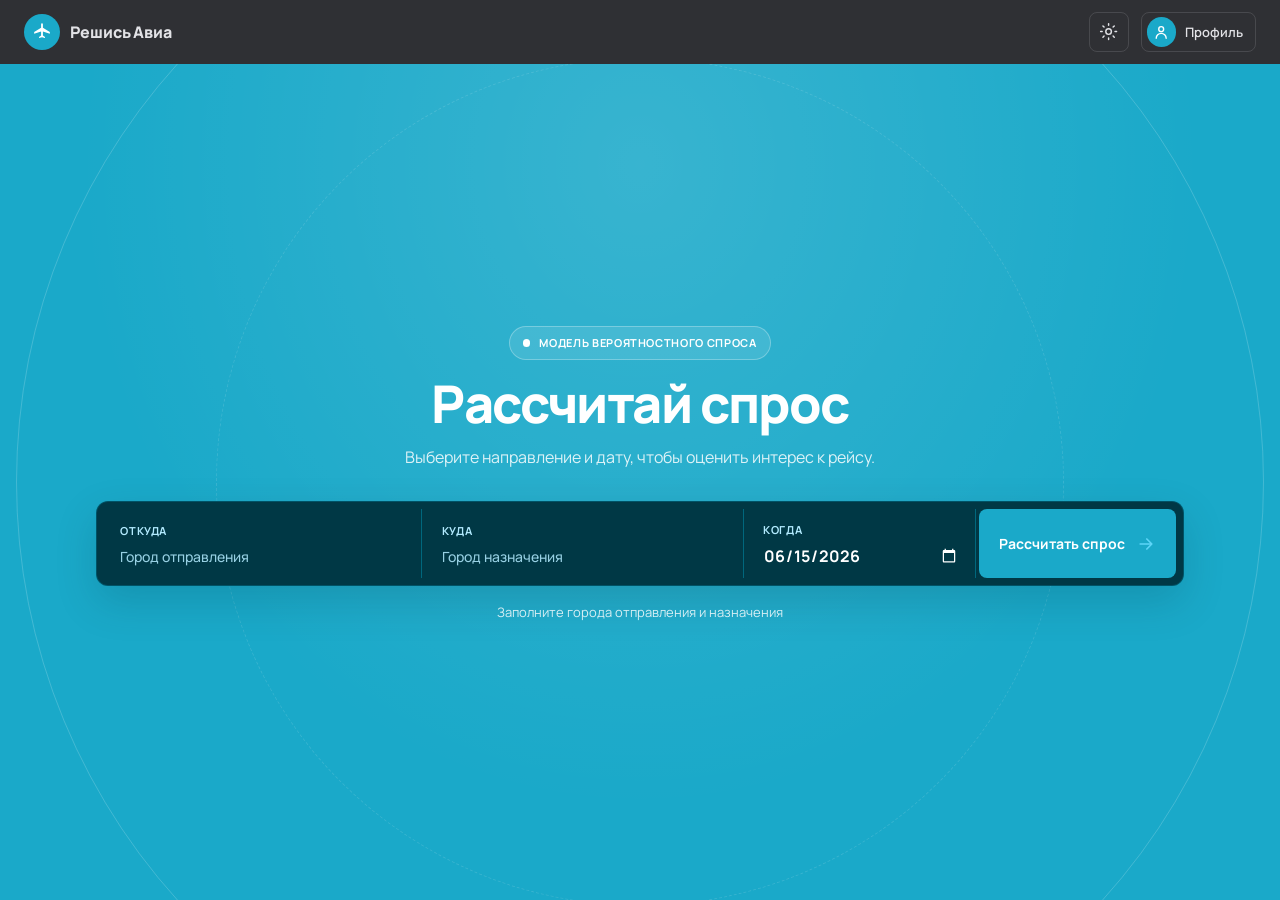
==== index.html @ d02d1596 "\ Initial commit\" ====
<!doctype html>
<html lang="ru">
  <head>
    <meta charset="UTF-8" />
    <meta name="viewport" content="width=device-width, initial-scale=1.0" />
    <meta
      name="description"
      content="Решись Авиа — оценка спроса и вместимости авиарейса."
    />
    <title>Рассчитай спрос — Решись Авиа</title>
    <link rel="stylesheet" href="style.css" />
    <script src="script.js" defer></script>
  </head>
  <body>
    <header class="topbar">
      <div class="topbar__inner">
        <a class="brand" href="#top" aria-label="Решись Авиа — на главную">
          <span class="brand__mark" aria-hidden="true">
            <svg viewBox="0 0 24 24" focusable="false">
              <path d="M21.4 14.1v-2l-8.3-5.2V2.7a1.1 1.1 0 0 0-2.2 0v4.2l-8.3 5.2v2l8.3-2.6v4.8l-2.5 1.6v1.4l3.6-1 3.6 1v-1.4l-2.5-1.6v-4.8l8.3 2.6Z" />
            </svg>
          </span>
          <span class="brand__name">Решись Авиа</span>
        </a>

        <div class="topbar__actions">
          <button
            class="icon-button theme-toggle"
            id="theme-toggle"
            type="button"
            aria-label="Включить тёмную тему"
            title="Переключить тему"
          >
            <svg class="theme-toggle__sun" viewBox="0 0 24 24" aria-hidden="true">
              <circle cx="12" cy="12" r="3.5" />
              <path d="M12 2v2m0 16v2M4.93 4.93l1.42 1.42m11.3 11.3 1.42 1.42M2 12h2m16 0h2M4.93 19.07l1.42-1.42m11.3-11.3 1.42-1.42" />
            </svg>
            <svg class="theme-toggle__moon" viewBox="0 0 24 24" aria-hidden="true">
              <path d="M20.2 15.1A8.5 8.5 0 0 1 8.9 3.8 8.7 8.7 0 1 0 20.2 15.1Z" />
            </svg>
          </button>
          <div class="profile-chip" aria-label="Профиль">
            <span class="profile-chip__icon" aria-hidden="true">
              <svg viewBox="0 0 24 24" focusable="false">
                <circle cx="12" cy="8" r="3.2" />
                <path d="M5.5 20a6.5 6.5 0 0 1 13 0" />
              </svg>
            </span>
            <span class="profile-chip__label">Профиль</span>
          </div>
        </div>
      </div>
    </header>

    <main id="top">
      <section class="hero" aria-labelledby="page-title">
        <div class="hero__orbit hero__orbit--outer" aria-hidden="true"></div>
        <div class="hero__orbit hero__orbit--inner" aria-hidden="true"></div>

        <div class="hero__content">
          <p class="hero__eyebrow">
            <span class="status-dot" aria-hidden="true"></span>
            Модель вероятностного спроса
          </p>
          <h1 id="page-title">Рассчитай спрос</h1>
          <p class="hero__description">
            Выберите направление и дату, чтобы оценить интерес к рейсу.
          </p>

          <form class="route-form" id="route-form">
            <div class="route-form__field">
              <label for="origin">Откуда</label>
              <input
                id="origin"
                name="origin"
                type="text"
                placeholder="Город отправления"
                autocomplete="off"
                required
              />
            </div>

            <div class="route-form__field">
              <label for="destination">Куда</label>
              <input
                id="destination"
                name="destination"
                type="text"
                placeholder="Город назначения"
                autocomplete="off"
                required
              />
            </div>

            <div class="route-form__field route-form__field--date">
              <label for="flight-date">Когда</label>
              <input
                id="flight-date"
                name="flightDate"
                type="date"
                value="2026-06-15"
                required
              />
            </div>

            <button class="route-form__submit" type="submit">
              <span>Рассчитать спрос</span>
              <svg viewBox="0 0 24 24" aria-hidden="true">
                <path d="M5 12h14m-6-6 6 6-6 6" />
              </svg>
            </button>
          </form>

          <p class="hero__hint">Заполните города отправления и назначения</p>
        </div>
      </section>

      <section
        class="results-section"
        id="results"
        aria-labelledby="route-title"
        aria-live="polite"
        hidden
      >
        <div class="results-panel">
          <div class="results-header">
            <div class="results-header__copy">
              <div class="results-title-row">
                <h2 id="route-title">Маршрут</h2>
                <span class="demo-badge">Демо-данные</span>
              </div>
              <p id="result-date" class="results-subtitle"></p>
            </div>
          </div>

          <div class="metrics-grid">
            <article class="metric-card">
              <div class="metric-card__label">
                <span>Мест в самолёте</span>
                <svg viewBox="0 0 24 24" aria-hidden="true">
                  <path d="M4 20h16M7 17V8m5 9V4m5 13v-6" />
                </svg>
              </div>
              <div class="metric-card__value">180 <span>кресел</span></div>
              <p class="metric-card__note">Борт: Airbus A320</p>
            </article>

            <article class="metric-card metric-card--demand">
              <div class="metric-card__label">
                <span>Желают купить · медиана</span>
                <svg viewBox="0 0 24 24" aria-hidden="true">
                  <circle cx="9" cy="8" r="2.5" />
                  <circle cx="17" cy="9" r="2" />
                  <path d="M3.5 18a5.5 5.5 0 0 1 11 0m1-4a4 4 0 0 1 5 3.8" />
                </svg>
              </div>
              <div class="metric-card__value">214 <span class="metric-card__delta">+18,9% к ёмкости</span></div>
              <p class="metric-card__note">P50 · доверительный интервал [198–230]</p>
            </article>

            <article class="metric-card metric-card--sales">
              <div class="metric-card__label">
                <span>Прогноз продаж</span>
                <span class="limit-badge">Лимит 100%</span>
              </div>
              <div class="metric-card__value">180 <span>билетов из 180</span></div>
              <p class="metric-card__note">Неудовлетворённый спрос: около 34 пассажиров</p>
            </article>
          </div>

          <aside class="demand-alert" aria-label="Предупреждение о превышении вместимости">
            <svg viewBox="0 0 24 24" aria-hidden="true">
              <path d="m12 3 10 18H2L12 3Z" />
              <path d="M12 9v5m0 3h.01" />
            </svg>
            <p>
              <strong>Спрос выше числа мест — продажи упираются в лимит.</strong>
              Значения ниже приведены для демонстрации интерфейса.
            </p>
          </aside>

          <section class="chart-card" aria-labelledby="chart-title">
            <div class="chart-card__header">
              <div>
                <h3 id="chart-title">Распределение вероятного спроса</h3>
                <p>Квантильная модель · демонстрационный пример</p>
              </div>
              <ul class="chart-legend" aria-label="Обозначения графика">
                <li><span class="legend-dot legend-dot--demand"></span>Медиана (P50)</li>
                <li><span class="legend-line"></span>Лимит мест (180)</li>
                <li><span class="legend-dot legend-dot--shortage"></span>Дефицит мест</li>
              </ul>
            </div>

            <div class="chart-wrap">
              <svg
                class="demand-chart"
                viewBox="0 0 1000 300"
                role="img"
                aria-labelledby="chart-svg-title chart-svg-description"
                preserveAspectRatio="none"
              >
                <title id="chart-svg-title">Пример распределения спроса</title>
                <desc id="chart-svg-description">
                  Медианный спрос составляет 214 пассажиров при вместимости 180 мест.
                </desc>
                <line class="chart-gridline" x1="50" y1="55" x2="970" y2="55" />
                <line class="chart-gridline" x1="50" y1="110" x2="970" y2="110" />
                <line class="chart-gridline" x1="50" y1="165" x2="970" y2="165" />
                <line class="chart-gridline" x1="50" y1="220" x2="970" y2="220" />
                <line class="chart-axis" x1="50" y1="250" x2="970" y2="250" />
                <path
                  class="chart-area chart-area--demand"
                  d="M50 250 C140 246 208 224 290 180 C365 140 414 106 485 98 L485 250 Z"
                />
                <path
                  class="chart-area chart-area--shortage"
                  d="M485 250 L485 98 C535 52 585 29 650 35 C730 43 787 93 846 152 C896 203 935 234 970 250 Z"
                />
                <path
                  class="chart-curve"
                  d="M50 250 C140 246 208 224 290 180 C365 140 414 106 485 98 C535 52 585 29 650 35 C730 43 787 93 846 152 C896 203 935 234 970 250"
                />
                <line class="chart-limit" x1="485" y1="48" x2="485" y2="250" />
                <line class="chart-median" x1="650" y1="35" x2="650" y2="250" />
                <circle class="chart-point" cx="290" cy="180" r="5" />
                <circle class="chart-point" cx="400" cy="116" r="5" />
                <circle class="chart-point" cx="535" cy="66" r="5" />
                <circle class="chart-point chart-point--median" cx="650" cy="35" r="7" />
                <circle class="chart-point" cx="760" cy="70" r="5" />
                <circle class="chart-point" cx="846" cy="152" r="5" />
                <rect class="chart-label-bg chart-label-bg--limit" x="428" y="20" width="114" height="26" rx="6" />
                <text class="chart-label chart-label--limit" x="485" y="38" text-anchor="middle">Мест: 180</text>
                <rect class="chart-label-bg chart-label-bg--median" x="590" y="4" width="120" height="25" rx="6" />
                <text class="chart-label chart-label--median" x="650" y="21" text-anchor="middle">Медиана: 214</text>
                <text class="chart-tick" x="190" y="276" text-anchor="middle">150</text>
                <text class="chart-tick chart-tick--limit" x="485" y="276" text-anchor="middle">180 · лимит</text>
                <text class="chart-tick chart-tick--median" x="650" y="276" text-anchor="middle">214 · P50</text>
                <text class="chart-tick" x="910" y="276" text-anchor="middle">262</text>
              </svg>
            </div>
          </section>

          <section class="quantiles" aria-labelledby="quantiles-title">
            <div class="quantiles__heading">
              <h3 id="quantiles-title">Вероятностные квантили прогноза</h3>
              <span>Человек</span>
            </div>
            <div class="quantile-grid">
              <div class="quantile-card"><span>P10</span><strong>150</strong></div>
              <div class="quantile-card"><span>P20</span><strong>168</strong></div>
              <div class="quantile-card"><span>P30</span><strong>184</strong></div>
              <div class="quantile-card"><span>P40</span><strong>200</strong></div>
              <div class="quantile-card quantile-card--median"><span>P50 · медиана</span><strong>214</strong></div>
              <div class="quantile-card"><span>P60</span><strong>226</strong></div>
              <div class="quantile-card"><span>P70</span><strong>238</strong></div>
              <div class="quantile-card"><span>P80</span><strong>249</strong></div>
              <div class="quantile-card"><span>P90</span><strong>262</strong></div>
            </div>
          </section>
        </div>
      </section>
    </main>
  </body>
</html>
---- style.css ----
/*
  Шрифты используются в макетах Google Stitch.
  Для переключения темы меняйте data-theme на корневом html
  либо переключайте на нём класс .dark.
 */
@import url("https://fonts.googleapis.com/css2?family=Manrope:wght@400;500;600;700;800&display=swap");
@import url("https://fonts.googleapis.com/css2?family=Material+Symbols+Outlined:opsz,wght,FILL,GRAD@20..48,100..700,0..1,-50..200&display=swap");

/* Базовые дизайн-токены: светлая тема */
:root {
  color-scheme: light;

  /* Шрифты */
  --font-family-sans: "Manrope", system-ui, -apple-system, "Segoe UI", sans-serif;
  --font-family-body: var(--font-family-sans);
  --font-family-heading: var(--font-family-sans);
  --font-family-metric: var(--font-family-sans);
  --font-family-icons: "Material Symbols Outlined";

  /* Типографическая шкала из макетов */
  --font-size-label-sm: 0.6875rem;
  --line-height-label-sm: 0.875rem;
  --font-size-label-md: 0.8125rem;
  --line-height-label-md: 1.125rem;
  --font-size-body-sm: 0.875rem;
  --line-height-body-sm: 1.25rem;
  --font-size-body-md: 0.875rem;
  --line-height-body-md: 1.25rem;
  --font-size-body-lg: 1rem;
  --line-height-body-lg: 1.5rem;
  --font-size-title-sm: 1rem;
  --line-height-title-sm: 1.375rem;
  --font-size-headline-md: 1.25rem;
  --line-height-headline-md: 1.75rem;
  --font-size-headline-lg: 1.625rem;
  --line-height-headline-lg: 2.125rem;
  --font-size-headline-xl: 2.375rem;
  --line-height-headline-xl: 2.75rem;
  --font-size-headline-xl-mobile: 1.625rem;
  --line-height-headline-xl-mobile: 2rem;
  --font-size-display-hero: 3.25rem;
  --line-height-display-hero: 3.625rem;
  --font-size-display-hero-mobile: 2.125rem;
  --line-height-display-hero-mobile: 2.5rem;
  --font-size-metric: 1.5rem;
  --line-height-metric: 1.75rem;
  --letter-spacing-normal: 0;
  --letter-spacing-tight: -0.01em;
  --letter-spacing-label-sm: 0.06em;
  --letter-spacing-label-md: 0.02em;
  --letter-spacing-headline-lg: -0.015em;
  --letter-spacing-headline-xl: -0.02em;
  --letter-spacing-display-hero: -0.03em;
  --letter-spacing-metric: -0.02em;

  --font-weight-regular: 400;
  --font-weight-medium: 500;
  --font-weight-semibold: 600;
  --font-weight-bold: 700;
  --font-weight-extrabold: 800;

  /* Основные цвета */
  --color-primary: #1aa9c9;
  --color-on-primary: #ffffff;
  --color-primary-container: #1aa9c9;
  --color-on-primary-container: #003845;
  --color-secondary: #ffb957;
  --color-on-secondary: #462b00;
  --color-secondary-container: #d98e00;
  --color-on-secondary-container: #4c2f00;
  --color-tertiary: #1aa9c9;
  --color-on-tertiary: #ffffff;
  --color-tertiary-container: #3ba7c7;
  --color-on-tertiary-container: #003846;

  /* Фоны и поверхности */
  --color-background: #ffffff;
  --color-on-background: #111316;
  --color-surface: #ffffff;
  --color-on-surface: #111316;
  --color-surface-variant: #fbfbfb;
  --color-on-surface-variant: #879397;
  --color-surface-container-lowest: #ffffff;
  --color-surface-container-low: #fbfbfb;
  --color-surface-container: #fafafa;
  --color-surface-container-high: #f7f7f7;
  --color-surface-container-highest: #f3f3f3;
  --color-surface-dim: #f3f3f3;
  --color-surface-bright: #ffffff;
  --color-outline: #879397;
  --color-outline-variant: #cbd4d8;
  --color-surface-tint: #1aa9c9;

  /* Состояния и цвета для обратной темы */
  --color-error: #93000a;
  --color-on-error: #ffffff;
  --color-error-container: #ffdad6;
  --color-on-error-container: #690005;
  --color-inverse-surface: #2f3034;
  --color-inverse-on-surface: #e2e2e6;
  --color-inverse-primary: #00677d;
  --color-primary-fixed: #b2ebff;
  --color-primary-fixed-dim: #5dd5f7;
  --color-on-primary-fixed: #001f27;
  --color-on-primary-fixed-variant: #004e5e;
  --color-secondary-fixed: #ffddb5;
  --color-secondary-fixed-dim: #ffb957;
  --color-on-secondary-fixed: #2a1800;
  --color-on-secondary-fixed-variant: #643f00;
  --color-tertiary-fixed: #b6ebff;
  --color-tertiary-fixed-dim: #6fd3f5;
  --color-on-tertiary-fixed: #001f28;
  --color-on-tertiary-fixed-variant: #004e60;

  /* Общие смысловые псевдонимы */
  --color-text: var(--color-on-surface);
  --color-text-muted: var(--color-on-surface-variant);
  --color-border: var(--color-outline-variant);
  --color-accent: var(--color-primary);
  --color-warning: var(--color-secondary-container);
  --color-primary-surface: #edf8fb;
  --color-warning-surface: #fff5e9;
  --color-warning-surface-subtle: #fffbe8;

  /* Поверхности главного экрана */
  --color-header-surface: var(--color-inverse-surface);
  --color-on-header-surface: var(--color-inverse-on-surface);
  --color-hero-surface: var(--color-primary);
  --color-on-hero-surface: var(--color-on-primary);
  --color-route-surface: var(--color-on-primary-container);
  --color-on-route-surface: var(--color-on-primary);
  --color-route-muted: var(--color-primary-fixed);
  --color-route-border: var(--color-inverse-primary);
  --color-route-action: var(--color-primary);
  --color-on-route-action: var(--color-on-primary);
  --color-route-action-accent: var(--color-primary-fixed-dim);

  /* Радиусы из дизайн-системы макетов */
  --radius-sm: 0.25rem;
  --radius-md: 0.5rem;
  --radius-lg: 0.75rem;
  --radius-full: 9999px;
}

/* Тёмная палитра из макета _5; переключение через html.dark или data-theme="dark" */
:root[data-theme="dark"],
:root.dark {
  color-scheme: dark;

  --color-primary: #5dd5f7;
  --color-on-primary: #003642;
  --color-primary-container: #1aa9c9;
  --color-on-primary-container: #a8eaff;
  --color-secondary: #ffb957;
  --color-on-secondary: #462b00;
  --color-secondary-container: #d98e00;
  --color-on-secondary-container: #ffddb5;
  --color-tertiary: #6fd3f5;
  --color-on-tertiary: #003543;
  --color-tertiary-container: #3ba7c7;
  --color-on-tertiary-container: #003846;

  --color-background: #070d18;
  --color-on-background: #e6edf7;
  --color-surface: #0b1422;
  --color-on-surface: #e6edf7;
  --color-surface-variant: #142239;
  --color-on-surface-variant: #a7b7cc;
  --color-surface-container-lowest: #060b14;
  --color-surface-container-low: #0c1728;
  --color-surface-container: #101d31;
  --color-surface-container-high: #16253b;
  --color-surface-container-highest: #1d2e46;
  --color-surface-dim: #070d18;
  --color-surface-bright: #263a56;
  --color-outline: #8193aa;
  --color-outline-variant: #263851;
  --color-surface-tint: #5dd5f7;

  --color-error: #ffb4ab;
  --color-on-error: #690005;
  --color-error-container: #93000a;
  --color-on-error-container: #ffdad6;
  --color-inverse-surface: #dce7f5;
  --color-inverse-on-surface: #0b1422;
  --color-inverse-primary: #00677d;
  --color-primary-fixed: #b2ebff;
  --color-primary-fixed-dim: #5dd5f7;
  --color-on-primary-fixed: #001f27;
  --color-on-primary-fixed-variant: #004e5e;
  --color-secondary-fixed: #ffddb5;
  --color-secondary-fixed-dim: #ffb957;
  --color-on-secondary-fixed: #2a1800;
  --color-on-secondary-fixed-variant: #643f00;
  --color-tertiary-fixed: #b6ebff;
  --color-tertiary-fixed-dim: #6fd3f5;
  --color-on-tertiary-fixed: #001f28;
  --color-on-tertiary-fixed-variant: #004e60;

  --color-warning-surface: #282319;
  --color-warning-surface-subtle: #302719;

  --color-header-surface: #060b14;
  --color-on-header-surface: #e6edf7;
  --color-hero-surface: #0a192b;
  --color-on-hero-surface: #e6edf7;
  --color-route-surface: #0d1a2c;
  --color-on-route-surface: #e6edf7;
  --color-route-muted: #a7b7cc;
  --color-route-border: #263851;
  --color-route-action: #183554;
  --color-on-route-action: #e6edf7;
  --color-route-action-accent: #5dd5f7;
}

/**
  Нормализация блочной модели
 */
*,
::before,
::after {
  box-sizing: border-box;
}

/**
  Убираем внутренние отступы слева тегам списков,
  у которых есть атрибут class
 */
:where(ul, ol):where([class]) {
  padding-left: 0;
}

a {
  /* Убирает подчеркивание */
  text-decoration: none;

  /* Устанавливает цвет текста */
  color: inherit;
}

/**
  Убираем внешние отступы body и двум другим тегам,
  у которых есть атрибут class
 */
body,
:where(blockquote, figure, fieldset):where([class]) {
  margin: 0;
}

/**
  Убираем внешние отступы вертикали нужным тегам,
  у которых есть атрибут class
 */
:where(h1, h2, h3, h4, h5, h6, p, ul, ol, dl):where([class]) {
  margin-block: 0;
}

h1,
h2,
h3,
h4,
h5,
h6,
p {
  margin: 0;
}

:where(dd[class]) {
  margin-left: 0;
}

:where(fieldset[class]) {
  padding: 0;
  border: none;
}

/**
  Убираем стандартный маркер маркированному списку,
  у которого есть атрибут class
 */
:where(ul[class]) {
  list-style: none;
}

:where(address[class]) {
  font-style: normal;
}

/**
  Обнуляем вертикальные внешние отступы параграфа,
  объявляем локальную переменную для внешнего отступа вниз,
  чтобы избежать взаимодействие с более сложным селектором
 */
p {
  --paragraphMarginBottom: 24px;

  margin-block: 0;
}

/**
  Упрощаем работу с изображениями и видео
 */
img,
video {
  display: block;
  max-width: 100%;
  height: auto;
}

/**
  Наследуем свойства шрифт для полей ввода
 */
input,
textarea,
select,
button {
  font: inherit;
}

html {
  /**
    Пригодится в большинстве ситуаций
    (когда, например, нужно будет "прижать" футер к низу сайта)
   */
  height: 100%;
}

/**
  Плавный скролл
 */
html {
  scroll-behavior: smooth;
  scrollbar-color: var(--color-outline) var(--color-background);
  scrollbar-width: thin;
}

html::-webkit-scrollbar {
  width: 0.65rem;
}

html::-webkit-scrollbar-track {
  background: var(--color-background);
}

html::-webkit-scrollbar-thumb {
  border: 2px solid var(--color-background);
  border-radius: var(--radius-full);
  background: var(--color-outline);
}

body {
  /**
    Пригодится в большинстве ситуаций
    (когда, например, нужно будет "прижать" футер к низу сайта)
   */
  min-height: 100%;
  /**
    Унифицированный интерлиньяж
   */
  line-height: var(--line-height-body-md);
}

/**
  Нормализация высоты элемента ссылки при его инспектировании в DevTools
 */
a:where([class]) {
  display: inline-flex;
}

/**
  Курсор-рука при наведении на элемент
 */
button,
label {
  cursor: pointer;
}

/**
  Приводим к единому цвету svg-элементы
  (за исключением тех, у которых уже указан
  атрибут fill со значением 'none' или начинается с 'url')
 */
:where([fill]:not([fill="none"], [fill^="url"])) {
  fill: currentColor;
}

/**
  Приводим к единому цвету svg-элементы
  (за исключением тех, у которых уже указан
  атрибут stroke со значением 'none')
 */
:where([stroke]:not([stroke="none"], [stroke^="url"])) {
  stroke: currentColor;
}

/**
  Чиним баг задержки смены цвета при взаимодействии с svg-элементами
 */
svg * {
  transition-property: fill, stroke;
}

/**
  Приведение рамок таблиц в классический 'collapse' вид
 */
:where(table) {
  border-collapse: collapse;
  border-color: currentColor;
}

/**
  Удаляем все анимации и переходы для людей,
  которые предпочитают их не использовать
 */
@media (prefers-reduced-motion: reduce) {
  *,
  ::before,
  ::after {
    animation-duration: 0.01ms !important;
    animation-iteration-count: 1 !important;
    transition-duration: 0.01ms !important;
    scroll-behavior: auto !important;
  }
}

/* Базовая типографика и цвета документа */
html {
  font-family: var(--font-family-sans);
  color: var(--color-on-background);
  background-color: var(--color-background);
}

body {
  font-family: var(--font-family-body);
  font-size: var(--font-size-body-md);
  font-weight: var(--font-weight-regular);
  line-height: var(--line-height-body-md);
  color: var(--color-on-background);
  background-color: var(--color-background);
  -webkit-font-smoothing: antialiased;
  text-rendering: optimizeLegibility;
}

/* Иконочный шрифт, используемый в исходных макетах */
.material-symbols-outlined {
  font-family: var(--font-family-icons);
  font-style: normal;
  font-weight: 400;
  font-size: 1em;
  line-height: 1;
  letter-spacing: normal;
  text-transform: none;
  white-space: nowrap;
  word-wrap: normal;
  direction: ltr;
  font-feature-settings: "liga";
  -webkit-font-feature-settings: "liga";
  -webkit-font-smoothing: antialiased;
  font-variation-settings: "FILL" 0, "wght" 400, "GRAD" 0, "opsz" 20;
}

/* Основная страница */
button {
  color: inherit;
}

.topbar {
  position: relative;
  z-index: 2;
  min-height: 4rem;
  color: var(--color-on-header-surface);
  background-color: var(--color-header-surface);
}

.topbar__inner {
  display: flex;
  width: min(100% - 3rem, 84rem);
  min-height: 4rem;
  align-items: center;
  justify-content: space-between;
  margin-inline: auto;
}

.brand,
.topbar__actions,
.profile-chip {
  display: inline-flex;
  align-items: center;
}

.brand {
  gap: 0.65rem;
  font-size: var(--font-size-title-sm);
  font-weight: var(--font-weight-extrabold);
  letter-spacing: var(--letter-spacing-tight);
}

.brand__mark,
.profile-chip__icon {
  display: grid;
  width: 2.25rem;
  height: 2.25rem;
  flex: 0 0 auto;
  place-items: center;
  border-radius: var(--radius-full);
}

.brand__mark {
  color: var(--color-on-primary);
  background-color: var(--color-primary);
}

.brand__mark svg {
  width: 1.25rem;
  height: 1.25rem;
  fill: currentColor;
}

.topbar__actions {
  gap: 0.75rem;
}

.icon-button {
  display: grid;
  width: 2.5rem;
  height: 2.5rem;
  place-items: center;
  border: 1px solid color-mix(in srgb, var(--color-on-header-surface) 14%, transparent);
  border-radius: var(--radius-md);
  background: transparent;
  cursor: pointer;
  transition: background-color 160ms ease, border-color 160ms ease;
}

.icon-button:hover {
  border-color: color-mix(in srgb, var(--color-on-header-surface) 30%, transparent);
  background-color: color-mix(in srgb, var(--color-on-header-surface) 8%, transparent);
}

.icon-button svg {
  width: 1.2rem;
  height: 1.2rem;
  fill: none;
  stroke: currentColor;
  stroke-linecap: round;
  stroke-linejoin: round;
  stroke-width: 1.8;
}

.theme-toggle__moon,
:root[data-theme="dark"] .theme-toggle__sun,
:root.dark .theme-toggle__sun {
  display: none;
}

:root[data-theme="dark"] .theme-toggle__moon,
:root.dark .theme-toggle__moon {
  display: block;
}

.profile-chip {
  gap: 0.55rem;
  min-height: 2.5rem;
  padding: 0.25rem 0.75rem 0.25rem 0.3rem;
  border: 1px solid color-mix(in srgb, var(--color-on-header-surface) 14%, transparent);
  border-radius: var(--radius-md);
  font-size: var(--font-size-label-md);
  font-weight: var(--font-weight-semibold);
}

.profile-chip__icon {
  width: 1.85rem;
  height: 1.85rem;
  color: var(--color-on-primary);
  background: var(--color-primary);
}

.profile-chip__icon svg {
  width: 1.15rem;
  height: 1.15rem;
  fill: none;
  stroke: currentColor;
  stroke-linecap: round;
  stroke-linejoin: round;
  stroke-width: 1.8;
}

.hero {
  position: relative;
  display: grid;
  min-height: calc(100vh - 4rem);
  min-height: calc(100svh - 4rem);
  overflow: hidden;
  align-items: center;
  padding: 4rem 1.5rem 5rem;
  color: var(--color-on-hero-surface);
  background-color: var(--color-hero-surface);
  isolation: isolate;
  transition: min-height 240ms ease, padding 240ms ease;
}

.hero::before {
  position: absolute;
  z-index: -1;
  inset: 0;
  background: radial-gradient(
    ellipse at 50% 12%,
    color-mix(in srgb, var(--color-on-hero-surface) 13%, transparent),
    transparent 62%
  );
  content: "";
}

.hero__orbit {
  position: absolute;
  z-index: -1;
  top: 50%;
  left: 50%;
  border: 1px solid color-mix(in srgb, var(--color-on-hero-surface) 18%, transparent);
  border-radius: var(--radius-full);
  pointer-events: none;
  transform: translate(-50%, -50%);
}

.hero__orbit--outer {
  width: min(78rem, 110vw);
  aspect-ratio: 1;
}

.hero__orbit--inner {
  width: min(53rem, 78vw);
  aspect-ratio: 1;
  border-style: dashed;
  opacity: 0.7;
}

.hero__content {
  width: min(100%, 68rem);
  margin: 0 auto;
  text-align: center;
}

.hero__eyebrow {
  display: inline-flex;
  align-items: center;
  gap: 0.55rem;
  margin-bottom: 0.9rem;
  padding: 0.4rem 0.8rem;
  border: 1px solid color-mix(in srgb, var(--color-on-hero-surface) 28%, transparent);
  border-radius: var(--radius-full);
  background: color-mix(in srgb, var(--color-on-hero-surface) 10%, transparent);
  font-size: var(--font-size-label-sm);
  font-weight: var(--font-weight-bold);
  letter-spacing: var(--letter-spacing-label-sm);
  text-transform: uppercase;
}

.status-dot {
  width: 0.45rem;
  height: 0.45rem;
  border-radius: var(--radius-full);
  background-color: currentColor;
}

.hero h1 {
  font-size: var(--font-size-display-hero);
  font-weight: var(--font-weight-extrabold);
  letter-spacing: var(--letter-spacing-display-hero);
  line-height: var(--line-height-display-hero);
}

.hero__description {
  margin-top: 0.75rem;
  color: color-mix(in srgb, var(--color-on-hero-surface) 84%, transparent);
  font-size: var(--font-size-body-lg);
  line-height: var(--line-height-body-lg);
}

.route-form {
  display: grid;
  grid-template-columns: minmax(0, 1fr) minmax(0, 1fr) minmax(10.5rem, 0.72fr) auto;
  gap: 0.2rem;
  align-items: stretch;
  margin-top: 2rem;
  padding: 0.45rem;
  border: 1px solid color-mix(in srgb, var(--color-route-border) 60%, transparent);
  border-radius: var(--radius-lg);
  background: var(--color-route-surface);
  color-scheme: dark;
  box-shadow: 0 1rem 2.5rem color-mix(in srgb, var(--color-on-primary-container) 18%, transparent);
  text-align: left;
}

.route-form__field {
  display: flex;
  min-width: 0;
  flex-direction: column;
  justify-content: center;
  padding: 0.7rem 1rem;
  border-right: 1px solid var(--color-route-border);
}

.route-form__field label {
  margin-bottom: 0.3rem;
  color: var(--color-route-muted);
  font-size: var(--font-size-label-sm);
  font-weight: var(--font-weight-bold);
  letter-spacing: var(--letter-spacing-label-sm);
  text-transform: uppercase;
}

.route-form__field input {
  width: 100%;
  min-width: 0;
  padding: 0;
  border: 0;
  outline: 0;
  color: var(--color-on-route-surface);
  background: transparent;
  font-size: var(--font-size-title-sm);
  font-weight: var(--font-weight-bold);
}

.route-form__field input::placeholder {
  color: var(--color-route-muted);
  font-size: var(--font-size-body-sm);
  font-weight: var(--font-weight-medium);
  opacity: 0.85;
}

.route-form__field input:focus-visible {
  border-radius: var(--radius-sm);
  box-shadow: 0 0 0 2px var(--color-route-action-accent);
}

.route-form__field input[type="date"] {
  accent-color: var(--color-primary);
}

.route-form__submit {
  display: inline-flex;
  min-height: 3.5rem;
  align-items: center;
  justify-content: center;
  gap: 0.65rem;
  padding: 0.75rem 1.25rem;
  border: 0;
  border-radius: var(--radius-md);
  color: var(--color-on-route-action);
  background-color: var(--color-route-action);
  font-size: var(--font-size-body-md);
  font-weight: var(--font-weight-bold);
  white-space: nowrap;
  cursor: pointer;
  transition: transform 160ms ease, background-color 160ms ease;
}

.route-form__submit:hover {
  transform: translateY(-1px);
  background-color: color-mix(in srgb, var(--color-route-action) 88%, var(--color-primary));
}

.route-form__submit:focus-visible,
.icon-button:focus-visible {
  outline: 3px solid var(--color-route-action-accent);
  outline-offset: 3px;
}

.route-form__submit svg {
  width: 1.25rem;
  height: 1.25rem;
  fill: none;
  stroke: var(--color-route-action-accent);
  stroke-linecap: round;
  stroke-linejoin: round;
  stroke-width: 2;
  transition: transform 160ms ease;
}

.route-form__submit:hover svg {
  transform: translateX(0.2rem);
}

.hero__hint {
  margin-top: 1rem;
  color: color-mix(in srgb, var(--color-on-hero-surface) 82%, transparent);
  font-size: var(--font-size-label-md);
}

.results-section {
  width: min(100% - 3rem, 74rem);
  margin: -2.5rem auto 4rem;
  position: relative;
  z-index: 1;
}

.results-section[hidden] {
  display: none;
}

.results-panel {
  padding: clamp(1.25rem, 3.2vw, 2.5rem);
  border-radius: var(--radius-lg);
  background: var(--color-surface);
  box-shadow: 0 0.75rem 2.5rem color-mix(in srgb, var(--color-on-background) 8%, transparent);
}

.results-header {
  display: flex;
  align-items: flex-start;
  justify-content: space-between;
  gap: 1rem;
  margin-bottom: 1.75rem;
}

.results-title-row {
  display: flex;
  flex-wrap: wrap;
  align-items: center;
  gap: 0.75rem;
}

.results-title-row h2 {
  color: var(--color-text);
  font-size: var(--font-size-headline-lg);
  font-weight: var(--font-weight-extrabold);
  letter-spacing: var(--letter-spacing-headline-lg);
  line-height: var(--line-height-headline-lg);
}

.demo-badge {
  padding: 0.25rem 0.55rem;
  border-radius: var(--radius-full);
  color: var(--color-on-primary-container);
  background: color-mix(in srgb, var(--color-primary) 14%, var(--color-surface));
  font-size: var(--font-size-label-sm);
  font-weight: var(--font-weight-bold);
  letter-spacing: var(--letter-spacing-label-md);
  text-transform: uppercase;
}

.results-subtitle {
  margin-top: 0.35rem;
  color: var(--color-text-muted);
  font-size: var(--font-size-body-sm);
}

.metrics-grid {
  display: grid;
  grid-template-columns: repeat(3, minmax(0, 1fr));
  gap: 1rem;
}

.metric-card {
  min-width: 0;
  padding: 1.25rem;
  border-radius: var(--radius-lg);
  background: var(--color-surface-container-low);
}

.metric-card--sales {
  background: color-mix(in srgb, var(--color-primary) 10%, var(--color-surface));
}

.metric-card__label {
  display: flex;
  min-height: 1.35rem;
  align-items: center;
  justify-content: space-between;
  gap: 0.5rem;
  margin-bottom: 0.85rem;
  color: var(--color-text-muted);
  font-size: var(--font-size-label-sm);
  font-weight: var(--font-weight-bold);
  letter-spacing: var(--letter-spacing-label-sm);
  text-transform: uppercase;
}

.metric-card__label svg {
  width: 1.2rem;
  height: 1.2rem;
  flex: 0 0 auto;
  fill: none;
  stroke: var(--color-primary);
  stroke-linecap: round;
  stroke-linejoin: round;
  stroke-width: 1.8;
}

.metric-card__value {
  display: flex;
  flex-wrap: wrap;
  align-items: baseline;
  gap: 0.5rem;
  color: var(--color-text);
  font-size: var(--font-size-headline-xl);
  font-weight: var(--font-weight-extrabold);
  letter-spacing: var(--letter-spacing-metric);
  line-height: var(--line-height-headline-xl);
}

.metric-card--demand .metric-card__value {
  color: var(--color-primary);
}

.metric-card__value > span {
  color: var(--color-text-muted);
  font-size: var(--font-size-label-md);
  font-weight: var(--font-weight-medium);
  letter-spacing: normal;
  line-height: var(--line-height-label-md);
}

.metric-card__value > .metric-card__delta {
  color: var(--color-warning);
  font-weight: var(--font-weight-bold);
}

.metric-card__note {
  margin-top: 0.5rem;
  color: var(--color-text-muted);
  font-size: var(--font-size-label-md);
  line-height: var(--line-height-label-md);
}

.limit-badge {
  padding: 0.2rem 0.45rem;
  border-radius: var(--radius-full);
  color: var(--color-on-primary);
  background: var(--color-primary);
  font-size: var(--font-size-label-sm);
  letter-spacing: normal;
  white-space: nowrap;
}

.demand-alert {
  display: flex;
  align-items: center;
  gap: 0.75rem;
  margin-top: 1.25rem;
  padding: 0.9rem 1rem;
  border-radius: var(--radius-md);
  color: var(--color-on-secondary-container);
  background: var(--color-warning-surface);
}

.demand-alert svg {
  width: 1.35rem;
  height: 1.35rem;
  flex: 0 0 auto;
  fill: none;
  stroke: var(--color-warning);
  stroke-linecap: round;
  stroke-linejoin: round;
  stroke-width: 1.8;
}

.demand-alert p {
  font-size: var(--font-size-body-sm);
  line-height: var(--line-height-body-sm);
}

.demand-alert strong {
  font-weight: var(--font-weight-bold);
}

.chart-card {
  margin-top: 1.5rem;
  padding: clamp(1rem, 2.5vw, 1.75rem);
  border-radius: var(--radius-lg);
  background: var(--color-surface-container-low);
}

.chart-card__header {
  display: flex;
  align-items: flex-start;
  justify-content: space-between;
  gap: 1.25rem;
  margin-bottom: 1rem;
}

.chart-card__header h3,
.quantiles__heading h3 {
  color: var(--color-text);
  font-size: var(--font-size-title-sm);
  font-weight: var(--font-weight-bold);
  line-height: var(--line-height-title-sm);
}

.chart-card__header p {
  margin-top: 0.25rem;
  color: var(--color-text-muted);
  font-size: var(--font-size-label-sm);
  letter-spacing: var(--letter-spacing-label-sm);
  text-transform: uppercase;
}

.chart-legend {
  display: flex;
  flex-wrap: wrap;
  justify-content: flex-end;
  gap: 0.65rem 1rem;
  color: var(--color-text-muted);
  font-size: var(--font-size-label-sm);
}

.chart-legend li {
  display: inline-flex;
  align-items: center;
  gap: 0.35rem;
}

.legend-dot {
  width: 0.55rem;
  height: 0.55rem;
  flex: 0 0 auto;
  border-radius: var(--radius-full);
}

.legend-dot--demand {
  background: var(--color-primary);
}

.legend-dot--shortage {
  background: var(--color-secondary);
}

.legend-line {
  width: 0.8rem;
  border-top: 2px dashed var(--color-warning);
}

.chart-wrap {
  width: 100%;
  min-height: 14rem;
}

.demand-chart {
  display: block;
  width: 100%;
  height: clamp(14rem, 30vw, 20rem);
  overflow: visible;
}

.chart-gridline {
  stroke: var(--color-border);
  stroke-dasharray: 4 6;
  stroke-opacity: 0.65;
}

.chart-axis {
  stroke: var(--color-outline);
  stroke-opacity: 0.65;
}

.chart-area--demand {
  fill: var(--color-primary);
  fill-opacity: 0.14;
}

.chart-area--shortage {
  fill: var(--color-secondary);
  fill-opacity: 0.2;
}

.chart-curve {
  fill: none;
  stroke: var(--color-primary);
  stroke-linecap: round;
  stroke-width: 4;
}

.chart-limit {
  stroke: var(--color-warning);
  stroke-dasharray: 7 7;
  stroke-width: 2;
}

.chart-median {
  stroke: var(--color-primary);
  stroke-dasharray: 3 6;
  stroke-width: 2;
}

.chart-point {
  fill: var(--color-primary);
}

.chart-point--median {
  stroke: var(--color-surface);
  stroke-width: 3;
}

.chart-label-bg--limit {
  fill: var(--color-warning-surface-subtle);
  stroke: var(--color-warning);
}

.chart-label-bg--median {
  fill: var(--color-on-primary-container);
}

.chart-label {
  font-family: var(--font-family-body);
  font-size: 13px;
  font-weight: var(--font-weight-bold);
}

.chart-label--limit,
.chart-tick--limit {
  fill: var(--color-warning);
}

.chart-label--median {
  fill: var(--color-on-primary);
}

.chart-tick {
  fill: var(--color-text-muted);
  font-family: var(--font-family-body);
  font-size: 12px;
  font-weight: var(--font-weight-semibold);
}

.chart-tick--median {
  fill: var(--color-on-primary-container);
}

.quantiles {
  margin-top: 1.5rem;
}

.quantiles__heading {
  display: flex;
  align-items: baseline;
  justify-content: space-between;
  gap: 1rem;
  margin-bottom: 0.75rem;
}

.quantiles__heading h3 {
  color: var(--color-text-muted);
  font-size: var(--font-size-label-sm);
  letter-spacing: var(--letter-spacing-label-sm);
  text-transform: uppercase;
}

.quantiles__heading > span {
  color: var(--color-text-muted);
  font-size: var(--font-size-label-sm);
}

.quantile-grid {
  display: grid;
  grid-template-columns: repeat(9, minmax(0, 1fr));
  gap: 0.5rem;
}

.quantile-card {
  display: flex;
  min-width: 0;
  min-height: 4.25rem;
  flex-direction: column;
  align-items: center;
  justify-content: center;
  gap: 0.2rem;
  padding: 0.5rem 0.25rem;
  border-radius: var(--radius-md);
  background: var(--color-surface-container-high);
  text-align: center;
}

.quantile-card span {
  overflow: hidden;
  max-width: 100%;
  color: var(--color-text-muted);
  font-size: var(--font-size-label-sm);
  font-weight: var(--font-weight-bold);
  text-overflow: ellipsis;
  white-space: nowrap;
}

.quantile-card strong {
  color: var(--color-text);
  font-size: var(--font-size-body-md);
  font-weight: var(--font-weight-bold);
}

.quantile-card--median {
  color: var(--color-on-primary);
  background: var(--color-primary);
}

.quantile-card--median span,
.quantile-card--median strong {
  color: var(--color-on-primary);
}

body.has-results .hero {
  min-height: 25rem;
  padding-top: 3rem;
  padding-bottom: 4.5rem;
}

body.has-results .hero__description {
  display: none;
}

body.has-results .route-form {
  margin-top: 1.5rem;
}

body.has-results .hero__hint {
  display: none;
}

@media (max-width: 900px) {
  .route-form {
    grid-template-columns: repeat(2, minmax(0, 1fr));
  }

  .route-form__field:nth-child(2) {
    border-right: 0;
  }

  .route-form__field--date {
    border-top: 1px solid var(--color-border);
  }

  .route-form__submit {
    min-height: 4.4rem;
    margin: 0.35rem;
  }

  .chart-card__header {
    flex-direction: column;
  }

  .chart-legend {
    justify-content: flex-start;
  }
}

@media (max-width: 640px) {
  .topbar__inner {
    width: min(100% - 2rem, 84rem);
    min-height: 3.75rem;
  }

  .brand {
    gap: 0.5rem;
    font-size: var(--font-size-body-lg);
  }

  .brand__mark {
    width: 2rem;
    height: 2rem;
  }

  .topbar__actions {
    gap: 0.45rem;
  }

  .icon-button {
    width: 2.25rem;
    height: 2.25rem;
  }

  .profile-chip {
    width: 2.25rem;
    min-height: 2.25rem;
    justify-content: center;
    padding: 0;
    border: 0;
  }

  .profile-chip__icon {
    width: 2.25rem;
    height: 2.25rem;
  }

  .profile-chip__label {
    position: absolute;
    width: 1px;
    height: 1px;
    overflow: hidden;
    clip: rect(0, 0, 0, 0);
    white-space: nowrap;
    clip-path: inset(50%);
  }

  .hero {
    min-height: calc(100vh - 3.75rem);
    min-height: calc(100svh - 3.75rem);
    padding: 3rem 1rem 4rem;
  }

  .hero h1 {
    font-size: var(--font-size-display-hero-mobile);
    line-height: var(--line-height-display-hero-mobile);
  }

  .hero__eyebrow {
    margin-bottom: 0.75rem;
    font-size: 0.625rem;
  }

  .hero__description {
    max-width: 22rem;
    margin: 0.6rem auto 0;
    font-size: var(--font-size-body-sm);
  }

  .hero__orbit--outer {
    width: 145vw;
  }

  .hero__orbit--inner {
    width: 100vw;
  }

  .route-form {
    grid-template-columns: minmax(0, 1fr);
    gap: 0;
    margin-top: 1.5rem;
    padding: 0.5rem;
    border-radius: var(--radius-lg);
  }

  .route-form__field,
  .route-form__field:nth-child(2),
  .route-form__field--date {
    min-height: 4.45rem;
    padding: 0.65rem 0.75rem;
    border-right: 0;
    border-top: 1px solid var(--color-border);
  }

  .route-form__field:first-child {
    border-top: 0;
  }

  .route-form__field label {
    margin-bottom: 0.2rem;
  }

  .route-form__field input {
    font-size: var(--font-size-body-lg);
  }

  .route-form__submit {
    min-height: 3.5rem;
    margin: 0.4rem 0 0;
  }

  .hero__hint {
    margin-top: 0.85rem;
    font-size: var(--font-size-label-sm);
  }

  .results-section {
    width: min(100% - 1.25rem, 74rem);
    margin-top: -1.5rem;
    margin-bottom: 2rem;
  }

  .results-panel {
    padding: 1rem;
    border-radius: var(--radius-lg);
  }

  .results-header {
    margin-bottom: 1rem;
  }

  .results-title-row h2 {
    font-size: var(--font-size-headline-md);
    line-height: var(--line-height-headline-md);
  }

  .demo-badge {
    font-size: 0.6rem;
  }

  .metrics-grid {
    grid-template-columns: minmax(0, 1fr);
    gap: 0.65rem;
  }

  .metric-card {
    padding: 1rem;
  }

  .metric-card__label {
    margin-bottom: 0.55rem;
  }

  .metric-card__value {
    font-size: var(--font-size-headline-lg);
    line-height: var(--line-height-headline-lg);
  }

  .demand-alert {
    align-items: flex-start;
    margin-top: 0.75rem;
    padding: 0.8rem;
  }

  .chart-card {
    margin-top: 1rem;
    padding: 0.85rem 0.65rem 0.5rem;
  }

  .chart-card__header {
    gap: 0.7rem;
    margin: 0 0.25rem 0.5rem;
  }

  .chart-legend {
    gap: 0.4rem 0.75rem;
    font-size: 0.625rem;
  }

  .demand-chart {
    height: 13rem;
  }

  .quantiles {
    margin-top: 1rem;
  }

  .quantiles__heading {
    margin-bottom: 0.6rem;
  }

  .quantile-grid {
    grid-template-columns: repeat(3, minmax(0, 1fr));
    gap: 0.4rem;
  }

  .quantile-card {
    min-height: 3.6rem;
  }

  body.has-results .hero {
    min-height: auto;
    padding: 2rem 1rem 3rem;
  }

  body.has-results .hero__eyebrow {
    display: none;
  }

  body.has-results .hero h1 {
    font-size: var(--font-size-headline-lg);
    line-height: var(--line-height-headline-lg);
  }

  body.has-results .route-form {
    margin-top: 1rem;
  }
}

/* Статичная страница входа */
.auth-page {
  min-height: 100svh;
  background: var(--color-hero-surface);
}

.auth-layout {
  position: relative;
  display: grid;
  min-height: calc(100svh - 4rem);
  overflow: hidden;
  place-items: center;
  padding: 3rem 1.25rem;
  color: var(--color-on-hero-surface);
  background: var(--color-hero-surface);
  isolation: isolate;
}

.auth-content {
  position: relative;
  z-index: 1;
  width: min(100%, 27.5rem);
}

.auth-intro {
  margin-bottom: 1.5rem;
  text-align: center;
}

.auth-kicker {
  display: inline-flex;
  align-items: center;
  gap: 0.45rem;
  margin-bottom: 0.75rem;
  padding: 0.35rem 0.75rem;
  border: 1px solid color-mix(in srgb, var(--color-primary) 18%, var(--color-border));
  border-radius: var(--radius-full);
  color: var(--color-primary);
  background: color-mix(in srgb, var(--color-surface) 82%, transparent);
  font-size: var(--font-size-label-sm);
  font-weight: var(--font-weight-bold);
  letter-spacing: var(--letter-spacing-label-sm);
  text-transform: uppercase;
}

.auth-kicker__mark {
  font-size: var(--font-size-body-md);
  line-height: 1;
}

.auth-intro h1 {
  color: var(--color-on-hero-surface);
  font-size: var(--font-size-display-hero-mobile);
  font-weight: var(--font-weight-extrabold);
  letter-spacing: var(--letter-spacing-display-hero);
  line-height: var(--line-height-display-hero-mobile);
}

.auth-intro > p:last-child {
  margin-top: 0.35rem;
  color: color-mix(in srgb, var(--color-on-hero-surface) 84%, transparent);
  font-size: var(--font-size-body-md);
}

.auth-card {
  padding: 1.5rem;
  border: 1px solid var(--color-border);
  border-radius: var(--radius-lg);
  background: var(--color-surface);
  box-shadow: 0 1.25rem 3rem color-mix(in srgb, var(--color-on-background) 8%, transparent);
}

.auth-tabs {
  display: grid;
  grid-template-columns: repeat(2, minmax(0, 1fr));
  gap: 0.25rem;
  margin-bottom: 1.25rem;
  padding: 0.25rem;
  border-radius: var(--radius-md);
  background: var(--color-surface-container-high);
}

.auth-tab {
  display: grid;
  min-height: 2.6rem;
  place-items: center;
  border-radius: var(--radius-sm);
  color: var(--color-text-muted);
  font-size: var(--font-size-label-md);
  font-weight: var(--font-weight-semibold);
}

.auth-tab--active {
  color: var(--color-text);
  background: var(--color-surface);
  box-shadow: 0 1px 3px color-mix(in srgb, var(--color-on-background) 8%, transparent);
}

.auth-form {
  display: grid;
  gap: 1rem;
}

.auth-field {
  display: grid;
  gap: 0.4rem;
}

.auth-field label {
  color: var(--color-text-muted);
  font-size: var(--font-size-label-sm);
  font-weight: var(--font-weight-semibold);
  letter-spacing: var(--letter-spacing-label-md);
  text-transform: uppercase;
}

.auth-field__heading {
  display: flex;
  align-items: center;
  justify-content: space-between;
  gap: 0.75rem;
}

.auth-security {
  color: var(--color-primary);
  font-size: var(--font-size-label-sm);
  font-weight: var(--font-weight-bold);
  text-transform: uppercase;
}

.auth-field input:not([type="checkbox"]) {
  width: 100%;
  min-height: 3rem;
  padding: 0.7rem 0.85rem;
  border: 1px solid var(--color-border);
  border-radius: var(--radius-md);
  outline: 0;
  color: var(--color-text);
  background: var(--color-surface-container-low);
  font-size: var(--font-size-body-md);
}

.auth-field input::placeholder {
  color: var(--color-text-muted);
  opacity: 0.8;
}

.auth-field input:focus-visible {
  border-color: var(--color-primary);
  box-shadow: 0 0 0 3px color-mix(in srgb, var(--color-primary) 18%, transparent);
}

.auth-options,
.remember-option {
  display: flex;
  align-items: center;
}

.auth-options {
  justify-content: space-between;
  gap: 0.75rem;
  color: var(--color-text-muted);
  font-size: var(--font-size-label-md);
}

.remember-option {
  gap: 0.45rem;
}

.remember-option input {
  width: 1rem;
  height: 1rem;
  margin: 0;
  accent-color: var(--color-primary);
}

.auth-link {
  color: var(--color-primary);
  font-weight: var(--font-weight-semibold);
  text-decoration: underline;
  text-decoration-color: color-mix(in srgb, var(--color-primary) 45%, transparent);
  text-underline-offset: 0.2em;
}

.auth-submit {
  display: inline-flex;
  min-height: 3.5rem;
  align-items: center;
  justify-content: center;
  gap: 0.6rem;
  margin-top: 0.1rem;
  border: 0;
  border-radius: var(--radius-md);
  color: var(--color-on-primary);
  background: var(--color-primary);
  font-size: var(--font-size-headline-md);
  font-weight: var(--font-weight-bold);
}

.auth-submit svg {
  width: 1.25rem;
  height: 1.25rem;
  fill: none;
  stroke: currentColor;
  stroke-linecap: round;
  stroke-linejoin: round;
  stroke-width: 2;
}

.auth-switch {
  margin-top: 1.25rem;
  padding-top: 1.25rem;
  border-top: 1px solid var(--color-border);
  color: var(--color-text-muted);
  text-align: center;
  font-size: var(--font-size-body-sm);
}

.auth-footnote {
  display: flex;
  align-items: flex-start;
  gap: 0.5rem;
  margin-top: 1.2rem;
  color: var(--color-text-muted);
  font-size: var(--font-size-label-sm);
  font-weight: var(--font-weight-bold);
  letter-spacing: var(--letter-spacing-label-sm);
  line-height: var(--line-height-label-sm);
  text-transform: uppercase;
}

.auth-footnote svg {
  width: 1rem;
  height: 1rem;
  flex: 0 0 auto;
  fill: none;
  stroke: currentColor;
  stroke-linecap: round;
  stroke-linejoin: round;
  stroke-width: 1.8;
}

@media (max-width: 480px) {
  .auth-layout {
    padding: 2rem 1rem;
  }

  .auth-card {
    padding: 1.1rem;
  }

  .auth-intro h1 {
    font-size: var(--font-size-headline-lg);
    line-height: var(--line-height-headline-lg);
  }

  .auth-intro > p:last-child {
    font-size: var(--font-size-body-sm);
  }

  .auth-options {
    font-size: var(--font-size-label-sm);
  }
}

.auth-tab {
  padding-inline: 0.5rem;
  border: 0;
  background: transparent;
  cursor: pointer;
}

.auth-tab--active {
  background: var(--color-surface);
}

.auth-tab:focus-visible,
.auth-link-button:focus-visible {
  outline: 3px solid color-mix(in srgb, var(--color-primary) 45%, transparent);
  outline-offset: 3px;
}

.auth-link-button {
  padding: 0;
  border: 0;
  color: var(--color-primary);
  background: transparent;
  font: inherit;
  font-weight: var(--font-weight-semibold);
  text-decoration: underline;
  text-decoration-color: color-mix(in srgb, var(--color-primary) 45%, transparent);
  text-underline-offset: 0.2em;
  cursor: pointer;
}

.auth-form[hidden],
.auth-switch[hidden] {
  display: none;
}

.auth-intro .auth-kicker,
.auth-field__heading,
.auth-security,
.auth-footnote {
  display: none;
}

.auth-card {
  border-color: var(--color-route-border);
  color: var(--color-on-route-surface);
  background: var(--color-route-surface);
}

.auth-tabs {
  background: color-mix(in srgb, var(--color-on-route-surface) 8%, var(--color-route-surface));
}

.auth-tab {
  color: var(--color-route-muted);
}

.auth-tab--active {
  color: var(--color-on-primary);
  background: var(--color-primary);
}

.auth-field label,
.auth-options,
.auth-switch {
  color: var(--color-route-muted);
}

.auth-field input:not([type="checkbox"]) {
  border-color: var(--color-route-border);
  color: var(--color-text);
  background: var(--color-surface);
}

.auth-link,
.auth-link-button {
  color: var(--color-route-action-accent);
  text-decoration-color: color-mix(in srgb, var(--color-route-action-accent) 55%, transparent);
}

.auth-switch {
  border-color: var(--color-route-border);
}
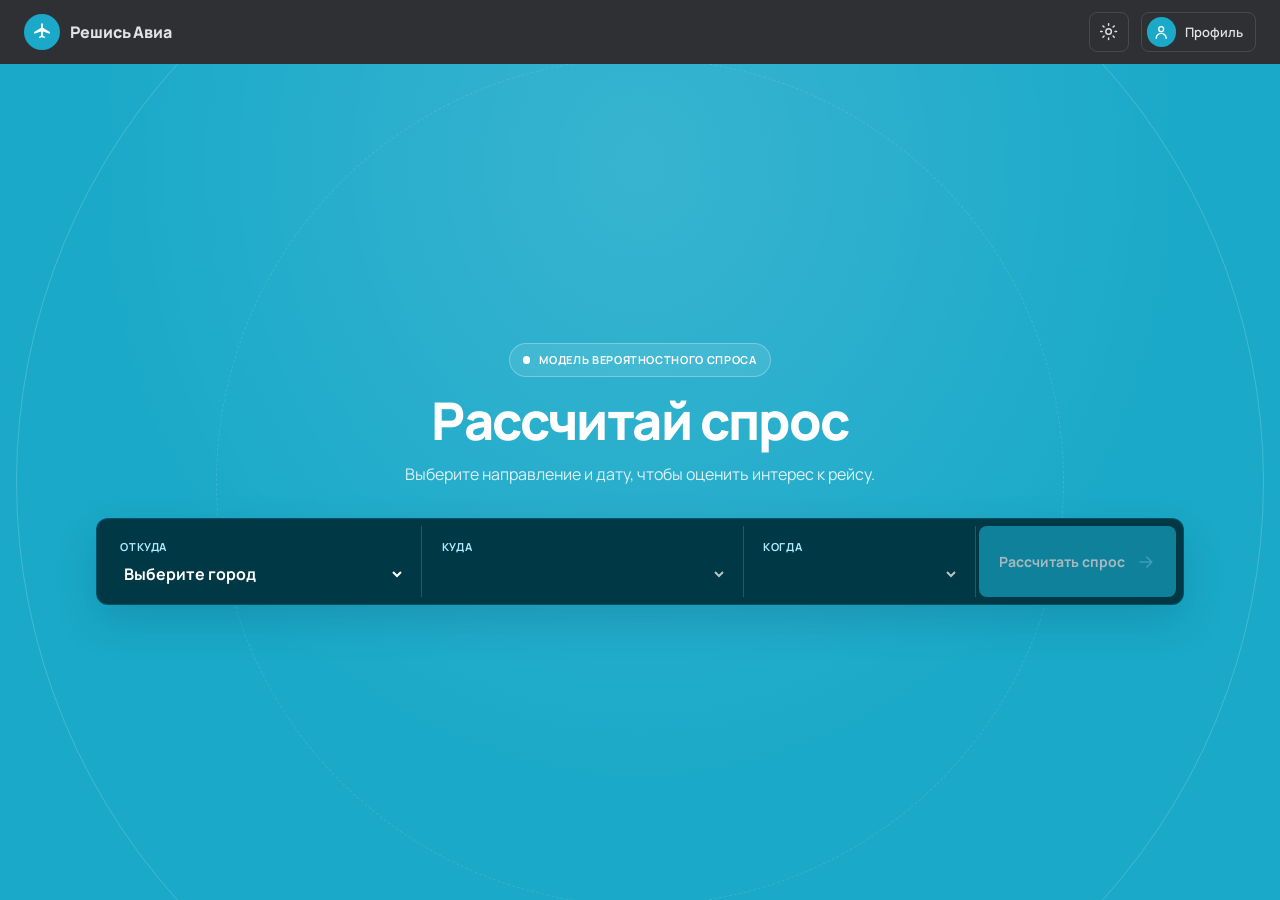
==== commit 3b7f0312: "Connect forecast CSV to route selectors" ====
--- a/index.html
+++ b/index.html
@@ -70,40 +70,35 @@
           <form class="route-form" id="route-form">
             <div class="route-form__field">
               <label for="origin">Откуда</label>
-              <input
+              <select
                 id="origin"
                 name="origin"
-                type="text"
-                placeholder="Город отправления"
-                autocomplete="off"
                 required
-              />
+                disabled
+              ></select>
             </div>
 
             <div class="route-form__field">
               <label for="destination">Куда</label>
-              <input
+              <select
                 id="destination"
                 name="destination"
-                type="text"
-                placeholder="Город назначения"
-                autocomplete="off"
                 required
-              />
+                disabled
+              ></select>
             </div>
 
             <div class="route-form__field route-form__field--date">
               <label for="flight-date">Когда</label>
-              <input
+              <select
                 id="flight-date"
                 name="flightDate"
-                type="date"
-                value="2026-06-15"
                 required
-              />
-            </div>
-
-            <button class="route-form__submit" type="submit">
+                disabled
+              ></select>
+            </div>
+
+            <button class="route-form__submit" type="button" disabled>
               <span>Рассчитать спрос</span>
               <svg viewBox="0 0 24 24" aria-hidden="true">
                 <path d="M5 12h14m-6-6 6 6-6 6" />
@@ -111,7 +106,7 @@
             </button>
           </form>
 
-          <p class="hero__hint">Заполните города отправления и назначения</p>
+          <p class="hero__hint" id="data-status" aria-live="polite">Загружаем прогноз…</p>
         </div>
       </section>
 
--- a/style.css
+++ b/style.css
@@ -403,6 +403,10 @@
 /**
   Приведение рамок таблиц в классический 'collapse' вид
  */
+
+ /**
+  Приведение рамок таблиц в классический 'collapse' вид
+ */
 :where(table) {
   border-collapse: collapse;
   border-color: currentColor;
@@ -709,7 +713,8 @@
   text-transform: uppercase;
 }
 
-.route-form__field input {
+.route-form__field input,
+.route-form__field select {
   width: 100%;
   min-width: 0;
   padding: 0;
@@ -728,13 +733,30 @@
   opacity: 0.85;
 }
 
-.route-form__field input:focus-visible {
+.route-form__field input:focus-visible,
+.route-form__field select:focus-visible {
   border-radius: var(--radius-sm);
   box-shadow: 0 0 0 2px var(--color-route-action-accent);
 }
 
-.route-form__field input[type="date"] {
+.route-form__field select {
   accent-color: var(--color-primary);
+  cursor: pointer;
+}
+
+.route-form__field select option {
+  color: var(--color-on-surface);
+  background-color: var(--color-surface);
+}
+
+.route-form__field select:disabled {
+  cursor: wait;
+  opacity: 0.7;
+}
+
+.route-form__submit:disabled {
+  cursor: not-allowed;
+  opacity: 0.65;
 }
 
 .route-form__submit {
@@ -787,6 +809,10 @@
   font-size: var(--font-size-label-md);
 }
 
+.hero__hint:empty {
+  display: none;
+}
+
 .results-section {
   width: min(100% - 3rem, 74rem);
   margin: -2.5rem auto 4rem;
@@ -1344,7 +1370,8 @@
     margin-bottom: 0.2rem;
   }
 
-  .route-form__field input {
+  .route-form__field input,
+  .route-form__field select {
     font-size: var(--font-size-body-lg);
   }
 
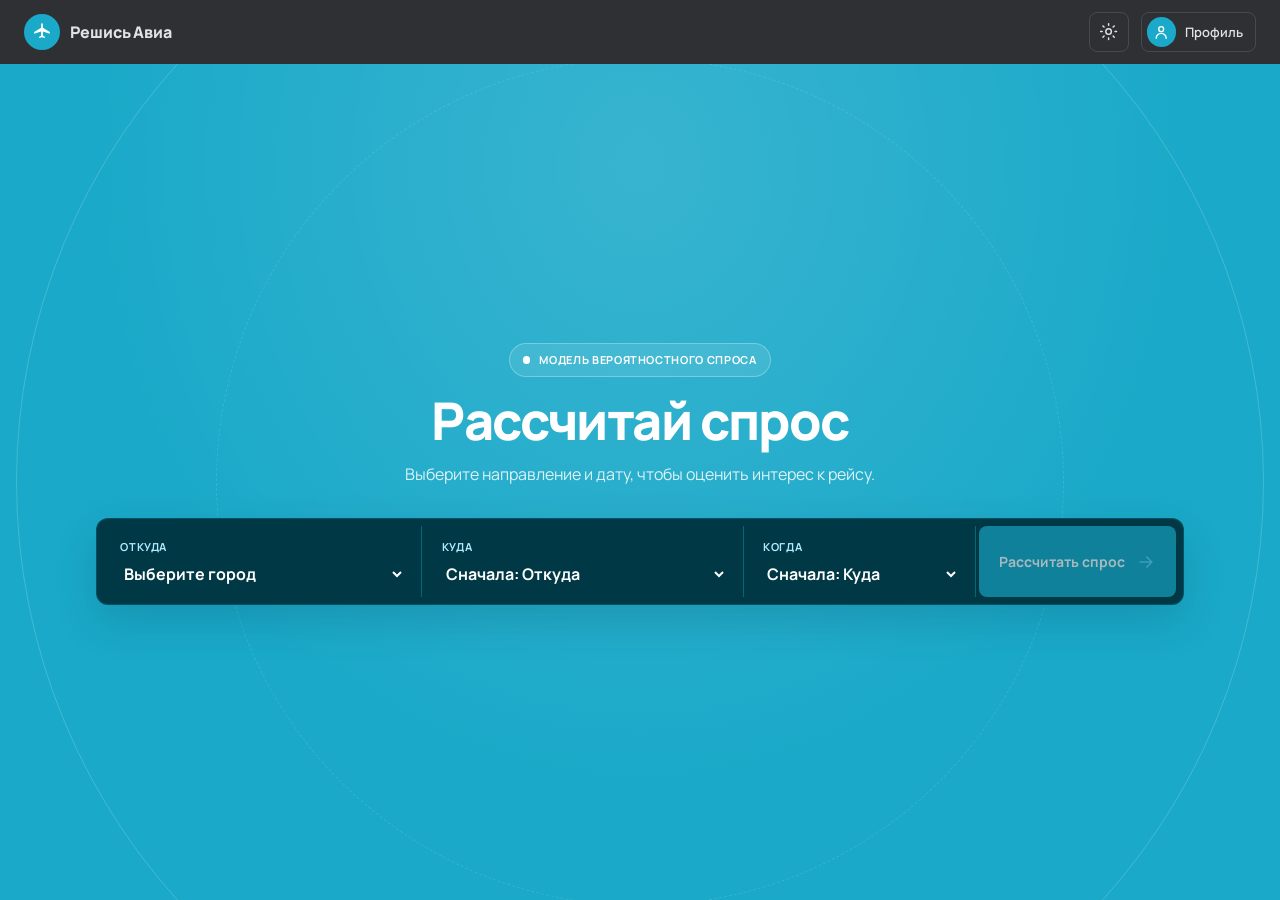
==== commit 3e033ff8: "Polish route selector and results table" ====
--- a/index.html
+++ b/index.html
@@ -84,7 +84,6 @@
                 id="destination"
                 name="destination"
                 required
-                disabled
               ></select>
             </div>
 
@@ -94,11 +93,10 @@
                 id="flight-date"
                 name="flightDate"
                 required
-                disabled
               ></select>
             </div>
 
-            <button class="route-form__submit" type="button" disabled>
+            <button class="route-form__submit" id="calculate-button" type="submit" disabled>
               <span>Рассчитать спрос</span>
               <svg viewBox="0 0 24 24" aria-hidden="true">
                 <path d="M5 12h14m-6-6 6 6-6 6" />
@@ -110,148 +108,53 @@
         </div>
       </section>
 
-      <section
-        class="results-section"
-        id="results"
-        aria-labelledby="route-title"
-        aria-live="polite"
-        hidden
-      >
+      <section class="results-section" id="results" aria-labelledby="route-title" aria-live="polite" hidden>
         <div class="results-panel">
-          <div class="results-header">
-            <div class="results-header__copy">
-              <div class="results-title-row">
-                <h2 id="route-title">Маршрут</h2>
-                <span class="demo-badge">Демо-данные</span>
-              </div>
-              <p id="result-date" class="results-subtitle"></p>
-            </div>
-          </div>
+          <header class="results-heading">
+            <h2 id="route-title">Прогноз спроса</h2>
+            <p id="result-date"></p>
+          </header>
 
-          <div class="metrics-grid">
-            <article class="metric-card">
-              <div class="metric-card__label">
-                <span>Мест в самолёте</span>
-                <svg viewBox="0 0 24 24" aria-hidden="true">
-                  <path d="M4 20h16M7 17V8m5 9V4m5 13v-6" />
-                </svg>
-              </div>
-              <div class="metric-card__value">180 <span>кресел</span></div>
-              <p class="metric-card__note">Борт: Airbus A320</p>
+          <div class="summary-grid" aria-label="Сводка на выбранную дату">
+            <article class="summary-card">
+              <span class="summary-card__label">Количество мест</span>
+              <strong class="summary-card__value" id="seats-value">—</strong>
+              <span class="summary-card__unit">мест в самолёте</span>
             </article>
-
-            <article class="metric-card metric-card--demand">
-              <div class="metric-card__label">
-                <span>Желают купить · медиана</span>
-                <svg viewBox="0 0 24 24" aria-hidden="true">
-                  <circle cx="9" cy="8" r="2.5" />
-                  <circle cx="17" cy="9" r="2" />
-                  <path d="M3.5 18a5.5 5.5 0 0 1 11 0m1-4a4 4 0 0 1 5 3.8" />
-                </svg>
-              </div>
-              <div class="metric-card__value">214 <span class="metric-card__delta">+18,9% к ёмкости</span></div>
-              <p class="metric-card__note">P50 · доверительный интервал [198–230]</p>
+            <article class="summary-card summary-card--demand">
+              <span class="summary-card__label">Спрос за день</span>
+              <strong class="summary-card__value" id="demand-value">—</strong>
+              <span class="summary-card__unit">пассажиров</span>
             </article>
-
-            <article class="metric-card metric-card--sales">
-              <div class="metric-card__label">
-                <span>Прогноз продаж</span>
-                <span class="limit-badge">Лимит 100%</span>
-              </div>
-              <div class="metric-card__value">180 <span>билетов из 180</span></div>
-              <p class="metric-card__note">Неудовлетворённый спрос: около 34 пассажиров</p>
+            <article class="summary-card summary-card--flown">
+              <span class="summary-card__label">Полетят</span>
+              <strong class="summary-card__value" id="flown-value">—</strong>
+              <span class="summary-card__unit">с учётом мест</span>
             </article>
           </div>
 
-          <aside class="demand-alert" aria-label="Предупреждение о превышении вместимости">
-            <svg viewBox="0 0 24 24" aria-hidden="true">
-              <path d="m12 3 10 18H2L12 3Z" />
-              <path d="M12 9v5m0 3h.01" />
-            </svg>
-            <p>
-              <strong>Спрос выше числа мест — продажи упираются в лимит.</strong>
-              Значения ниже приведены для демонстрации интерфейса.
-            </p>
-          </aside>
-
-          <section class="chart-card" aria-labelledby="chart-title">
-            <div class="chart-card__header">
+          <section class="days-panel" aria-labelledby="days-title">
+            <div class="days-panel__heading">
               <div>
-                <h3 id="chart-title">Распределение вероятного спроса</h3>
-                <p>Квантильная модель · демонстрационный пример</p>
+                <h3 id="days-title">Спрос по соседним дням</h3>
+                <p>Три дня до и после выбранной даты</p>
               </div>
-              <ul class="chart-legend" aria-label="Обозначения графика">
-                <li><span class="legend-dot legend-dot--demand"></span>Медиана (P50)</li>
-                <li><span class="legend-line"></span>Лимит мест (180)</li>
-                <li><span class="legend-dot legend-dot--shortage"></span>Дефицит мест</li>
-              </ul>
+              <span class="days-panel__legend"><span aria-hidden="true"></span>Выбранный день</span>
             </div>
-
-            <div class="chart-wrap">
-              <svg
-                class="demand-chart"
-                viewBox="0 0 1000 300"
-                role="img"
-                aria-labelledby="chart-svg-title chart-svg-description"
-                preserveAspectRatio="none"
-              >
-                <title id="chart-svg-title">Пример распределения спроса</title>
-                <desc id="chart-svg-description">
-                  Медианный спрос составляет 214 пассажиров при вместимости 180 мест.
-                </desc>
-                <line class="chart-gridline" x1="50" y1="55" x2="970" y2="55" />
-                <line class="chart-gridline" x1="50" y1="110" x2="970" y2="110" />
-                <line class="chart-gridline" x1="50" y1="165" x2="970" y2="165" />
-                <line class="chart-gridline" x1="50" y1="220" x2="970" y2="220" />
-                <line class="chart-axis" x1="50" y1="250" x2="970" y2="250" />
-                <path
-                  class="chart-area chart-area--demand"
-                  d="M50 250 C140 246 208 224 290 180 C365 140 414 106 485 98 L485 250 Z"
-                />
-                <path
-                  class="chart-area chart-area--shortage"
-                  d="M485 250 L485 98 C535 52 585 29 650 35 C730 43 787 93 846 152 C896 203 935 234 970 250 Z"
-                />
-                <path
-                  class="chart-curve"
-                  d="M50 250 C140 246 208 224 290 180 C365 140 414 106 485 98 C535 52 585 29 650 35 C730 43 787 93 846 152 C896 203 935 234 970 250"
-                />
-                <line class="chart-limit" x1="485" y1="48" x2="485" y2="250" />
-                <line class="chart-median" x1="650" y1="35" x2="650" y2="250" />
-                <circle class="chart-point" cx="290" cy="180" r="5" />
-                <circle class="chart-point" cx="400" cy="116" r="5" />
-                <circle class="chart-point" cx="535" cy="66" r="5" />
-                <circle class="chart-point chart-point--median" cx="650" cy="35" r="7" />
-                <circle class="chart-point" cx="760" cy="70" r="5" />
-                <circle class="chart-point" cx="846" cy="152" r="5" />
-                <rect class="chart-label-bg chart-label-bg--limit" x="428" y="20" width="114" height="26" rx="6" />
-                <text class="chart-label chart-label--limit" x="485" y="38" text-anchor="middle">Мест: 180</text>
-                <rect class="chart-label-bg chart-label-bg--median" x="590" y="4" width="120" height="25" rx="6" />
-                <text class="chart-label chart-label--median" x="650" y="21" text-anchor="middle">Медиана: 214</text>
-                <text class="chart-tick" x="190" y="276" text-anchor="middle">150</text>
-                <text class="chart-tick chart-tick--limit" x="485" y="276" text-anchor="middle">180 · лимит</text>
-                <text class="chart-tick chart-tick--median" x="650" y="276" text-anchor="middle">214 · P50</text>
-                <text class="chart-tick" x="910" y="276" text-anchor="middle">262</text>
-              </svg>
+            <div class="days-table-wrap">
+              <table class="days-table">
+                <thead>
+                  <tr>
+                    <th scope="col">Дата</th>
+                    <th scope="col">Места</th>
+                    <th scope="col">Спрос</th>
+                    <th scope="col">Полетят</th>
+                  </tr>
+                </thead>
+                <tbody id="days-table-body"></tbody>
+              </table>
             </div>
-          </section>
-
-          <section class="quantiles" aria-labelledby="quantiles-title">
-            <div class="quantiles__heading">
-              <h3 id="quantiles-title">Вероятностные квантили прогноза</h3>
-              <span>Человек</span>
-            </div>
-            <div class="quantile-grid">
-              <div class="quantile-card"><span>P10</span><strong>150</strong></div>
-              <div class="quantile-card"><span>P20</span><strong>168</strong></div>
-              <div class="quantile-card"><span>P30</span><strong>184</strong></div>
-              <div class="quantile-card"><span>P40</span><strong>200</strong></div>
-              <div class="quantile-card quantile-card--median"><span>P50 · медиана</span><strong>214</strong></div>
-              <div class="quantile-card"><span>P60</span><strong>226</strong></div>
-              <div class="quantile-card"><span>P70</span><strong>238</strong></div>
-              <div class="quantile-card"><span>P80</span><strong>249</strong></div>
-              <div class="quantile-card"><span>P90</span><strong>262</strong></div>
-            </div>
+            <p class="days-panel__note" id="days-note" hidden></p>
           </section>
         </div>
       </section>
--- a/style.css
+++ b/style.css
@@ -742,6 +742,9 @@
 .route-form__field select {
   accent-color: var(--color-primary);
   cursor: pointer;
+  overflow: hidden;
+  text-overflow: ellipsis;
+  white-space: nowrap;
 }
 
 .route-form__field select option {
@@ -1835,3 +1838,242 @@
 .auth-switch {
   border-color: var(--color-route-border);
 }
+
+/* Фактический результат прогноза */
+.results-heading {
+  display: flex;
+  align-items: baseline;
+  justify-content: space-between;
+  gap: 1rem;
+  margin-bottom: 1.25rem;
+}
+
+.results-heading h2 {
+  color: var(--color-text);
+  font-size: var(--font-size-headline-lg);
+  font-weight: var(--font-weight-extrabold);
+  letter-spacing: var(--letter-spacing-headline-lg);
+  line-height: var(--line-height-headline-lg);
+}
+
+.results-heading p {
+  color: var(--color-text-muted);
+  font-size: var(--font-size-body-sm);
+  text-align: right;
+}
+
+.summary-grid {
+  display: grid;
+  grid-template-columns: repeat(3, minmax(0, 1fr));
+  gap: 1rem;
+}
+
+.summary-card {
+  display: grid;
+  min-height: 8rem;
+  grid-template-columns: 1fr auto;
+  align-content: center;
+  align-items: baseline;
+  gap: 0.3rem 0.75rem;
+  padding: 1.25rem;
+  border-radius: var(--radius-lg);
+  background: var(--color-surface-container-low);
+}
+
+.summary-card--demand {
+  background: color-mix(in srgb, var(--color-primary) 11%, var(--color-surface));
+}
+
+.summary-card--flown {
+  background: color-mix(in srgb, var(--color-primary) 18%, var(--color-surface));
+}
+
+.summary-card__label {
+  grid-column: 1 / -1;
+  color: var(--color-text-muted);
+  font-size: var(--font-size-label-sm);
+  font-weight: var(--font-weight-bold);
+  letter-spacing: var(--letter-spacing-label-sm);
+  text-transform: uppercase;
+}
+
+.summary-card__value {
+  color: var(--color-text);
+  font-size: var(--font-size-headline-xl);
+  font-weight: var(--font-weight-extrabold);
+  letter-spacing: var(--letter-spacing-metric);
+  line-height: var(--line-height-headline-xl);
+}
+
+.summary-card--demand .summary-card__value,
+.summary-card--flown .summary-card__value {
+  color: var(--color-primary);
+}
+
+.summary-card__unit {
+  color: var(--color-text-muted);
+  font-size: var(--font-size-label-md);
+}
+
+.days-panel {
+  margin-top: 1.25rem;
+  padding: 1.25rem;
+  border: 1px solid var(--color-border);
+  border-radius: var(--radius-lg);
+  background: var(--color-surface);
+}
+
+.days-panel__heading {
+  display: flex;
+  align-items: center;
+  justify-content: space-between;
+  gap: 1rem;
+  margin-bottom: 0.9rem;
+}
+
+.days-panel__heading h3 {
+  color: var(--color-text);
+  font-size: var(--font-size-title-sm);
+  font-weight: var(--font-weight-bold);
+}
+
+.days-panel__heading p {
+  margin-top: 0.2rem;
+  color: var(--color-text-muted);
+  font-size: var(--font-size-label-md);
+}
+
+.days-panel__legend {
+  display: inline-flex;
+  align-items: center;
+  gap: 0.4rem;
+  color: var(--color-text-muted);
+  font-size: var(--font-size-label-sm);
+  white-space: nowrap;
+}
+
+.days-panel__legend span {
+  width: 0.55rem;
+  height: 0.55rem;
+  border-radius: var(--radius-full);
+  background: var(--color-primary);
+}
+
+.days-table-wrap {
+  overflow-x: auto;
+  border: 1px solid var(--color-border);
+  border-radius: var(--radius-md);
+}
+
+.days-table {
+  width: 100%;
+  table-layout: fixed;
+  border-collapse: collapse;
+  color: var(--color-text);
+  font-size: var(--font-size-body-sm);
+  text-align: center;
+}
+
+.days-table th,
+.days-table td {
+  padding: 0.8rem 1rem;
+  border-bottom: 1px solid var(--color-border);
+}
+
+.days-table thead th {
+  color: var(--color-text-muted);
+  background: var(--color-surface-container-low);
+  font-size: var(--font-size-label-sm);
+  font-weight: var(--font-weight-bold);
+  letter-spacing: var(--letter-spacing-label-md);
+  text-transform: uppercase;
+}
+
+.days-table tbody tr:last-child th,
+.days-table tbody tr:last-child td {
+  border-bottom: 0;
+}
+
+.days-table tbody th {
+  font-weight: var(--font-weight-medium);
+}
+
+.days-table tbody tr.is-current {
+  color: var(--color-on-primary);
+  background: var(--color-on-primary-container);
+  font-weight: var(--font-weight-bold);
+}
+
+.days-table tbody tr.is-current th,
+.days-table tbody tr.is-current td {
+  border-color: color-mix(in srgb, var(--color-on-primary) 20%, transparent);
+}
+
+.days-panel__note {
+  margin-top: 0.7rem;
+  color: var(--color-text-muted);
+  font-size: var(--font-size-label-sm);
+}
+
+.results-section.is-visible {
+  animation: results-reveal 420ms ease both;
+}
+
+@keyframes results-reveal {
+  from {
+    opacity: 0;
+    transform: translateY(0.8rem);
+  }
+
+  to {
+    opacity: 1;
+    transform: translateY(0);
+  }
+}
+
+@media (max-width: 640px) {
+  .results-heading {
+    align-items: flex-start;
+    flex-direction: column;
+    gap: 0.25rem;
+  }
+
+  .results-heading p {
+    text-align: left;
+  }
+
+  .summary-grid {
+    gap: 0.65rem;
+  }
+
+  .summary-card {
+    min-height: 7rem;
+    grid-template-columns: 1fr;
+    gap: 0.25rem;
+    padding: 0.85rem;
+  }
+
+  .summary-card__value {
+    font-size: var(--font-size-headline-lg);
+    line-height: var(--line-height-headline-lg);
+  }
+
+  .summary-card__unit {
+    font-size: var(--font-size-label-sm);
+  }
+
+  .days-panel {
+    padding: 0.85rem;
+  }
+
+  .days-panel__heading {
+    align-items: flex-start;
+    flex-direction: column;
+    gap: 0.6rem;
+  }
+
+  .days-table th,
+  .days-table td {
+    padding: 0.7rem 0.55rem;
+  }
+}
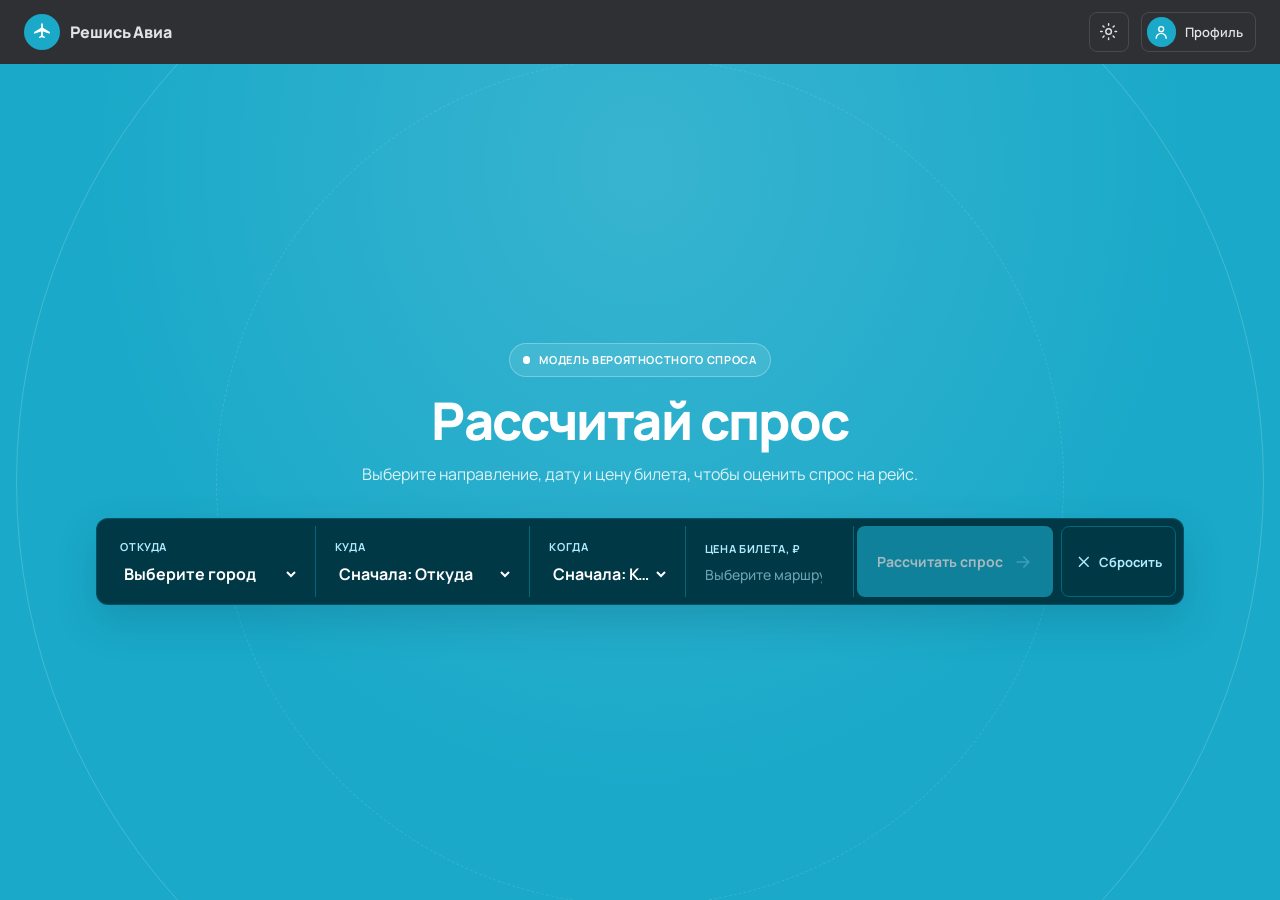
==== commit 9552f80d: "final without backend" ====
--- a/index.html
+++ b/index.html
@@ -14,7 +14,7 @@
   <body>
     <header class="topbar">
       <div class="topbar__inner">
-        <a class="brand" href="#top" aria-label="Решись Авиа — на главную">
+          <a class="brand" id="brand-home" href="#top" aria-label="Решись Авиа — сбросить расчёт и перейти наверх">
           <span class="brand__mark" aria-hidden="true">
             <svg viewBox="0 0 24 24" focusable="false">
               <path d="M21.4 14.1v-2l-8.3-5.2V2.7a1.1 1.1 0 0 0-2.2 0v4.2l-8.3 5.2v2l8.3-2.6v4.8l-2.5 1.6v1.4l3.6-1 3.6 1v-1.4l-2.5-1.6v-4.8l8.3 2.6Z" />
@@ -64,7 +64,7 @@
           </p>
           <h1 id="page-title">Рассчитай спрос</h1>
           <p class="hero__description">
-            Выберите направление и дату, чтобы оценить интерес к рейсу.
+            Выберите направление, дату и цену билета, чтобы оценить спрос на рейс.
           </p>
 
           <form class="route-form" id="route-form">
@@ -96,12 +96,40 @@
               ></select>
             </div>
 
-            <button class="route-form__submit" id="calculate-button" type="submit" disabled>
-              <span>Рассчитать спрос</span>
-              <svg viewBox="0 0 24 24" aria-hidden="true">
-                <path d="M5 12h14m-6-6 6 6-6 6" />
-              </svg>
-            </button>
+            <div class="route-form__field route-form__field--price">
+              <label for="ticket-price">Цена билета, ₽</label>
+              <input
+                id="ticket-price"
+                name="ticketPrice"
+                type="number"
+                inputmode="numeric"
+                step="1"
+                placeholder="Выберите маршрут"
+                disabled
+                required
+              />
+            </div>
+
+            <div class="route-form__actions">
+              <button class="route-form__submit" id="calculate-button" type="submit" disabled>
+                <span>Рассчитать спрос</span>
+                <svg viewBox="0 0 24 24" aria-hidden="true">
+                  <path d="M5 12h14m-6-6 6 6-6 6" />
+                </svg>
+              </button>
+              <button
+                class="route-form__reset"
+                id="reset-form"
+                type="button"
+                aria-label="Сбросить маршрут, дату и цену"
+                title="Сбросить выбранные параметры"
+              >
+                <svg viewBox="0 0 24 24" aria-hidden="true">
+                  <path d="m6 6 12 12M18 6 6 18" />
+                </svg>
+                <span>Сбросить</span>
+              </button>
+            </div>
           </form>
 
           <p class="hero__hint" id="data-status" aria-live="polite">Загружаем прогноз…</p>
@@ -122,7 +150,7 @@
               <span class="summary-card__unit">мест в самолёте</span>
             </article>
             <article class="summary-card summary-card--demand">
-              <span class="summary-card__label">Спрос за день</span>
+              <span class="summary-card__label" id="demand-label">Спрос за день · P50</span>
               <strong class="summary-card__value" id="demand-value">—</strong>
               <span class="summary-card__unit">пассажиров</span>
             </article>
@@ -133,11 +161,43 @@
             </article>
           </div>
 
+          <section class="chart-card" aria-labelledby="quantile-chart-title">
+            <header class="chart-card__header">
+              <div>
+                <h3 id="quantile-chart-title">Распределение спроса</h3>
+                <p>Выбранная дата · спрос, пассажиров</p>
+              </div>
+              <ul class="chart-legend" aria-label="Обозначения графика">
+                <li><span class="legend-dot legend-dot--demand" aria-hidden="true"></span>Спрос</li>
+                <li><span class="legend-line" aria-hidden="true"></span>Мест в самолёте</li>
+                <li><span class="legend-line legend-line--selection" aria-hidden="true"></span>Выбранный квантиль</li>
+                <li><span class="legend-dot legend-dot--shortage" aria-hidden="true"></span>Спрос выше вместимости</li>
+              </ul>
+            </header>
+
+            <div class="chart-wrap">
+              <svg
+                class="demand-chart"
+                id="quantile-chart"
+                role="img"
+                aria-label="Прогноз спроса по квантилям от P10 до P90"
+              ></svg>
+            </div>
+
+            <div class="quantiles">
+              <div class="quantiles__heading">
+                <h4>Спрос по квантилям</h4>
+                <span>Нажмите сценарий · P50 — медиана</span>
+              </div>
+              <div class="quantile-grid" id="quantile-values" role="group" aria-label="Выберите квантиль спроса P10–P90"></div>
+            </div>
+          </section>
+
           <section class="days-panel" aria-labelledby="days-title">
             <div class="days-panel__heading">
               <div>
                 <h3 id="days-title">Спрос по соседним дням</h3>
-                <p>Три дня до и после выбранной даты</p>
+                <p id="days-description">Три дня до и после выбранной даты · сценарий P50</p>
               </div>
               <span class="days-panel__legend"><span aria-hidden="true"></span>Выбранный день</span>
             </div>
--- a/style.css
+++ b/style.css
@@ -682,7 +682,12 @@
 
 .route-form {
   display: grid;
-  grid-template-columns: minmax(0, 1fr) minmax(0, 1fr) minmax(10.5rem, 0.72fr) auto;
+  grid-template-columns:
+    minmax(7.75rem, 1fr)
+    minmax(8rem, 1fr)
+    minmax(7rem, 0.72fr)
+    minmax(7.5rem, 0.78fr)
+    minmax(14rem, auto);
   gap: 0.2rem;
   align-items: stretch;
   margin-top: 2rem;
@@ -757,14 +762,28 @@
   opacity: 0.7;
 }
 
+.route-form__field input:disabled {
+  cursor: not-allowed;
+  opacity: 0.7;
+}
+
 .route-form__submit:disabled {
   cursor: not-allowed;
   opacity: 0.65;
 }
 
+.route-form__actions {
+  display: flex;
+  min-width: 0;
+  align-items: stretch;
+  gap: 0.5rem;
+}
+
 .route-form__submit {
   display: inline-flex;
+  min-width: 0;
   min-height: 3.5rem;
+  flex: 1 1 auto;
   align-items: center;
   justify-content: center;
   gap: 0.65rem;
@@ -780,12 +799,48 @@
   transition: transform 160ms ease, background-color 160ms ease;
 }
 
+.route-form__reset {
+  display: inline-flex;
+  min-height: 3.5rem;
+  flex: 0 0 auto;
+  align-items: center;
+  justify-content: center;
+  gap: 0.4rem;
+  padding: 0.65rem 0.8rem;
+  border: 1px solid var(--color-route-border);
+  border-radius: var(--radius-md);
+  color: var(--color-route-muted);
+  background: var(--color-route-surface);
+  font-size: var(--font-size-label-md);
+  font-weight: var(--font-weight-bold);
+  white-space: nowrap;
+  cursor: pointer;
+  transition: border-color 160ms ease, color 160ms ease, background-color 160ms ease;
+}
+
+.route-form__reset:hover {
+  border-color: var(--color-primary);
+  color: var(--color-on-route-surface);
+  background: color-mix(in srgb, var(--color-route-surface) 88%, var(--color-primary));
+}
+
+.route-form__reset svg {
+  width: 1.1rem;
+  height: 1.1rem;
+  flex: 0 0 auto;
+  fill: none;
+  stroke: currentColor;
+  stroke-linecap: round;
+  stroke-width: 2;
+}
+
 .route-form__submit:hover {
   transform: translateY(-1px);
   background-color: color-mix(in srgb, var(--color-route-action) 88%, var(--color-primary));
 }
 
 .route-form__submit:focus-visible,
+.route-form__reset:focus-visible,
 .icon-button:focus-visible {
   outline: 3px solid var(--color-route-action-accent);
   outline-offset: 3px;
@@ -1009,7 +1064,8 @@
 }
 
 .chart-card__header h3,
-.quantiles__heading h3 {
+.quantiles__heading h3,
+.quantiles__heading h4 {
   color: var(--color-text);
   font-size: var(--font-size-title-sm);
   font-weight: var(--font-weight-bold);
@@ -1059,6 +1115,11 @@
   border-top: 2px dashed var(--color-warning);
 }
 
+.legend-line--selection {
+  border-top-style: solid;
+  border-top-color: var(--color-primary);
+}
+
 .chart-wrap {
   width: 100%;
   min-height: 14rem;
@@ -1106,9 +1167,16 @@
 }
 
 .chart-median {
+  stroke: var(--color-outline);
+  stroke-dasharray: 3 6;
+  stroke-opacity: 0.7;
+  stroke-width: 1.5;
+}
+
+.chart-selection {
   stroke: var(--color-primary);
-  stroke-dasharray: 3 6;
-  stroke-width: 2;
+  stroke-dasharray: 4 4;
+  stroke-width: 2.5;
 }
 
 .chart-point {
@@ -1116,6 +1184,13 @@
 }
 
 .chart-point--median {
+  fill: var(--color-surface);
+  stroke: var(--color-primary);
+  stroke-width: 2;
+}
+
+.chart-point--selected {
+  fill: var(--color-primary);
   stroke: var(--color-surface);
   stroke-width: 3;
 }
@@ -1152,7 +1227,12 @@
 }
 
 .chart-tick--median {
-  fill: var(--color-on-primary-container);
+  fill: var(--color-text-muted);
+}
+
+.chart-tick--selected {
+  fill: var(--color-primary);
+  font-weight: var(--font-weight-extrabold);
 }
 
 .quantiles {
@@ -1167,7 +1247,8 @@
   margin-bottom: 0.75rem;
 }
 
-.quantiles__heading h3 {
+.quantiles__heading h3,
+.quantiles__heading h4 {
   color: var(--color-text-muted);
   font-size: var(--font-size-label-sm);
   letter-spacing: var(--letter-spacing-label-sm);
@@ -1186,6 +1267,7 @@
 }
 
 .quantile-card {
+  position: relative;
   display: flex;
   min-width: 0;
   min-height: 4.25rem;
@@ -1194,9 +1276,37 @@
   justify-content: center;
   gap: 0.2rem;
   padding: 0.5rem 0.25rem;
+  border: 1px solid var(--color-border);
   border-radius: var(--radius-md);
+  color: var(--color-text);
   background: var(--color-surface-container-high);
+  font-family: var(--font-family-body);
   text-align: center;
+  cursor: pointer;
+  transition: border-color 160ms ease, background-color 160ms ease, transform 160ms ease;
+}
+
+.quantile-card::before {
+  position: absolute;
+  top: -0.3rem;
+  left: 50%;
+  width: 1.1rem;
+  height: 0.2rem;
+  border-radius: var(--radius-full);
+  background: transparent;
+  content: "";
+  transform: translateX(-50%);
+  transition: background-color 160ms ease;
+}
+
+.quantile-card:hover {
+  border-color: var(--color-primary);
+  transform: translateY(-1px);
+}
+
+.quantile-card:focus-visible {
+  outline: 3px solid color-mix(in srgb, var(--color-primary) 45%, transparent);
+  outline-offset: 3px;
 }
 
 .quantile-card span {
@@ -1215,14 +1325,24 @@
   font-weight: var(--font-weight-bold);
 }
 
-.quantile-card--median {
-  color: var(--color-on-primary);
+.quantile-card--median:not(.quantile-card--selected) {
+  border-style: dashed;
+  border-color: var(--color-primary);
+}
+
+.quantile-card--selected {
+  border-color: var(--color-primary);
+  background: color-mix(in srgb, var(--color-primary) 14%, var(--color-surface));
+  box-shadow: 0 0 0 1px color-mix(in srgb, var(--color-primary) 20%, transparent);
+}
+
+.quantile-card--selected::before {
   background: var(--color-primary);
 }
 
-.quantile-card--median span,
-.quantile-card--median strong {
-  color: var(--color-on-primary);
+.quantile-card--selected span,
+.quantile-card--selected strong {
+  color: var(--color-primary);
 }
 
 body.has-results .hero {
@@ -1258,7 +1378,17 @@
 
   .route-form__submit {
     min-height: 4.4rem;
+    margin: 0;
+  }
+
+  .route-form__actions {
+    grid-column: 1 / -1;
+    min-height: 4.4rem;
     margin: 0.35rem;
+  }
+
+  .route-form__reset {
+    min-height: 4.4rem;
   }
 
   .chart-card__header {
@@ -1380,7 +1510,22 @@
 
   .route-form__submit {
     min-height: 3.5rem;
+    padding-inline: 0.8rem;
+    margin: 0;
+  }
+
+  .route-form__actions {
     margin: 0.4rem 0 0;
+  }
+
+  .route-form__reset {
+    width: 3.5rem;
+    min-height: 3.5rem;
+    padding: 0.5rem;
+  }
+
+  .route-form__reset span {
+    display: none;
   }
 
   .hero__hint {
@@ -1441,6 +1586,10 @@
     padding: 0.85rem 0.65rem 0.5rem;
   }
 
+  .chart-wrap {
+    min-height: 13rem;
+  }
+
   .chart-card__header {
     gap: 0.7rem;
     margin: 0 0.25rem 0.5rem;
@@ -1449,6 +1598,14 @@
   .chart-legend {
     gap: 0.4rem 0.75rem;
     font-size: 0.625rem;
+  }
+
+  .chart-label {
+    font-size: 11px;
+  }
+
+  .chart-tick {
+    font-size: 10px;
   }
 
   .demand-chart {
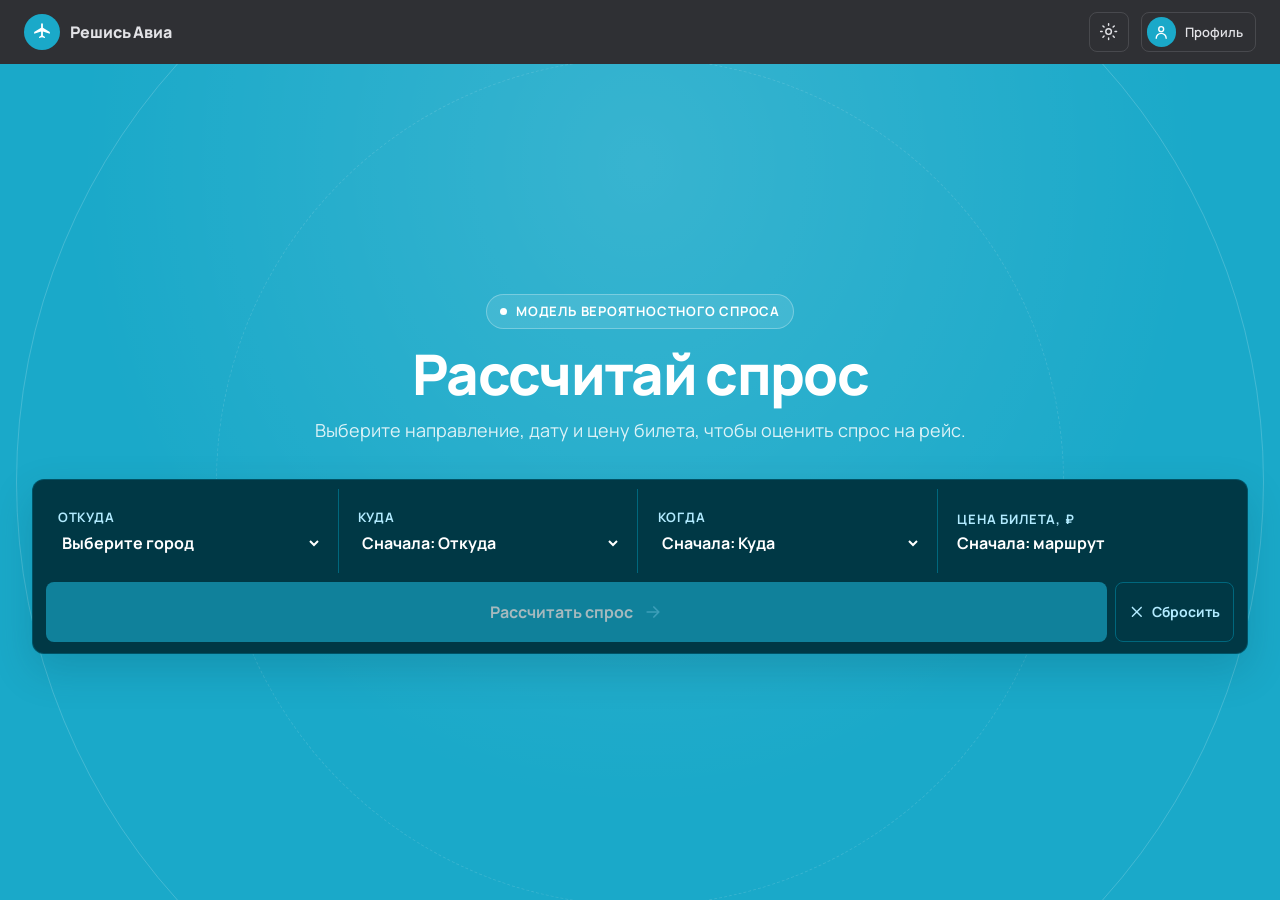
==== commit bf6a3dc0: "Polish responsive demand form and chart" ====
--- a/index.html
+++ b/index.html
@@ -104,7 +104,7 @@
                 type="number"
                 inputmode="numeric"
                 step="1"
-                placeholder="Выберите маршрут"
+                placeholder="Сначала: маршрут"
                 disabled
                 required
               />
--- a/style.css
+++ b/style.css
@@ -28,6 +28,8 @@
   --line-height-body-md: 1.25rem;
   --font-size-body-lg: 1rem;
   --line-height-body-lg: 1.5rem;
+  --font-size-body-xl: 1.125rem;
+  --line-height-body-xl: 1.625rem;
   --font-size-title-sm: 1rem;
   --line-height-title-sm: 1.375rem;
   --font-size-headline-md: 1.25rem;
@@ -40,6 +42,8 @@
   --line-height-headline-xl-mobile: 2rem;
   --font-size-display-hero: 3.25rem;
   --line-height-display-hero: 3.625rem;
+  --font-size-display-hero-start: 3.5rem;
+  --line-height-display-hero-start: 3.875rem;
   --font-size-display-hero-mobile: 2.125rem;
   --line-height-display-hero-mobile: 2.5rem;
   --font-size-metric: 1.5rem;
@@ -639,7 +643,7 @@
 }
 
 .hero__content {
-  width: min(100%, 68rem);
+  width: min(100%, 76rem);
   margin: 0 auto;
   text-align: center;
 }
@@ -653,7 +657,7 @@
   border: 1px solid color-mix(in srgb, var(--color-on-hero-surface) 28%, transparent);
   border-radius: var(--radius-full);
   background: color-mix(in srgb, var(--color-on-hero-surface) 10%, transparent);
-  font-size: var(--font-size-label-sm);
+  font-size: var(--font-size-label-md);
   font-weight: var(--font-weight-bold);
   letter-spacing: var(--letter-spacing-label-sm);
   text-transform: uppercase;
@@ -667,31 +671,26 @@
 }
 
 .hero h1 {
-  font-size: var(--font-size-display-hero);
+  font-size: var(--font-size-display-hero-start);
   font-weight: var(--font-weight-extrabold);
   letter-spacing: var(--letter-spacing-display-hero);
-  line-height: var(--line-height-display-hero);
+  line-height: var(--line-height-display-hero-start);
 }
 
 .hero__description {
   margin-top: 0.75rem;
   color: color-mix(in srgb, var(--color-on-hero-surface) 84%, transparent);
-  font-size: var(--font-size-body-lg);
-  line-height: var(--line-height-body-lg);
+  font-size: var(--font-size-body-xl);
+  line-height: var(--line-height-body-xl);
 }
 
 .route-form {
   display: grid;
-  grid-template-columns:
-    minmax(7.75rem, 1fr)
-    minmax(8rem, 1fr)
-    minmax(7rem, 0.72fr)
-    minmax(7.5rem, 0.78fr)
-    minmax(14rem, auto);
+  grid-template-columns: repeat(4, minmax(0, 1fr));
   gap: 0.2rem;
   align-items: stretch;
-  margin-top: 2rem;
-  padding: 0.45rem;
+  margin: 2.25rem auto 0;
+  padding: 0.55rem;
   border: 1px solid color-mix(in srgb, var(--color-route-border) 60%, transparent);
   border-radius: var(--radius-lg);
   background: var(--color-route-surface);
@@ -705,14 +704,19 @@
   min-width: 0;
   flex-direction: column;
   justify-content: center;
-  padding: 0.7rem 1rem;
+  min-height: 5.25rem;
+  padding: 0.8rem 1rem;
   border-right: 1px solid var(--color-route-border);
+}
+
+.route-form__field:nth-child(4) {
+  border-right: 0;
 }
 
 .route-form__field label {
   margin-bottom: 0.3rem;
   color: var(--color-route-muted);
-  font-size: var(--font-size-label-sm);
+  font-size: var(--font-size-label-md);
   font-weight: var(--font-weight-bold);
   letter-spacing: var(--letter-spacing-label-sm);
   text-transform: uppercase;
@@ -732,10 +736,10 @@
 }
 
 .route-form__field input::placeholder {
-  color: var(--color-route-muted);
-  font-size: var(--font-size-body-sm);
-  font-weight: var(--font-weight-medium);
-  opacity: 0.85;
+  color: var(--color-on-route-surface);
+  font-size: var(--font-size-title-sm);
+  font-weight: var(--font-weight-bold);
+  opacity: 1;
 }
 
 .route-form__field input:focus-visible,
@@ -752,19 +756,28 @@
   white-space: nowrap;
 }
 
+.route-form__field select[aria-disabled="true"] {
+  color: var(--color-on-route-surface);
+  font-size: var(--font-size-title-sm);
+  font-weight: var(--font-weight-bold);
+  text-overflow: clip;
+}
+
 .route-form__field select option {
   color: var(--color-on-surface);
   background-color: var(--color-surface);
 }
 
 .route-form__field select:disabled {
+  color: var(--color-route-muted);
   cursor: wait;
-  opacity: 0.7;
+  opacity: 1;
 }
 
 .route-form__field input:disabled {
+  color: var(--color-route-muted);
   cursor: not-allowed;
-  opacity: 0.7;
+  opacity: 1;
 }
 
 .route-form__submit:disabled {
@@ -774,16 +787,20 @@
 
 .route-form__actions {
   display: flex;
+  grid-column: 1 / -1;
   min-width: 0;
   align-items: stretch;
+  justify-content: flex-end;
   gap: 0.5rem;
+  margin: 0.35rem 0.25rem 0.15rem;
 }
 
 .route-form__submit {
   display: inline-flex;
   min-width: 0;
-  min-height: 3.5rem;
+  min-height: 3.75rem;
   flex: 1 1 auto;
+  min-width: 17rem;
   align-items: center;
   justify-content: center;
   gap: 0.65rem;
@@ -792,7 +809,7 @@
   border-radius: var(--radius-md);
   color: var(--color-on-route-action);
   background-color: var(--color-route-action);
-  font-size: var(--font-size-body-md);
+  font-size: var(--font-size-body-lg);
   font-weight: var(--font-weight-bold);
   white-space: nowrap;
   cursor: pointer;
@@ -811,7 +828,7 @@
   border-radius: var(--radius-md);
   color: var(--color-route-muted);
   background: var(--color-route-surface);
-  font-size: var(--font-size-label-md);
+  font-size: var(--font-size-body-md);
   font-weight: var(--font-weight-bold);
   white-space: nowrap;
   cursor: pointer;
@@ -1195,11 +1212,6 @@
   stroke-width: 3;
 }
 
-.chart-label-bg--limit {
-  fill: var(--color-warning-surface-subtle);
-  stroke: var(--color-warning);
-}
-
 .chart-label-bg--median {
   fill: var(--color-on-primary-container);
 }
@@ -1210,7 +1222,6 @@
   font-weight: var(--font-weight-bold);
 }
 
-.chart-label--limit,
 .chart-tick--limit {
   fill: var(--color-warning);
 }
@@ -1355,15 +1366,25 @@
   display: none;
 }
 
+body.has-results .hero h1 {
+  font-size: var(--font-size-headline-xl);
+  line-height: var(--line-height-headline-xl);
+}
+
 body.has-results .route-form {
-  margin-top: 1.5rem;
+  margin-top: 1rem;
+}
+
+body.has-results .route-form__field {
+  min-height: 4.5rem;
+  padding-block: 0.6rem;
 }
 
 body.has-results .hero__hint {
   display: none;
 }
 
-@media (max-width: 900px) {
+@media (max-width: 1100px) {
   .route-form {
     grid-template-columns: repeat(2, minmax(0, 1fr));
   }
@@ -1372,23 +1393,22 @@
     border-right: 0;
   }
 
-  .route-form__field--date {
-    border-top: 1px solid var(--color-border);
+  .route-form__field:nth-child(n + 3) {
+    border-top: 1px solid var(--color-route-border);
   }
 
   .route-form__submit {
-    min-height: 4.4rem;
+    min-height: 3.75rem;
+    min-width: 0;
     margin: 0;
   }
 
   .route-form__actions {
-    grid-column: 1 / -1;
-    min-height: 4.4rem;
-    margin: 0.35rem;
+    margin: 0.4rem 0.25rem 0.15rem;
   }
 
   .route-form__reset {
-    min-height: 4.4rem;
+    min-height: 3.75rem;
   }
 
   .chart-card__header {
@@ -1461,7 +1481,7 @@
 
   .hero__eyebrow {
     margin-bottom: 0.75rem;
-    font-size: 0.625rem;
+    font-size: var(--font-size-label-md);
   }
 
   .hero__description {
@@ -1488,11 +1508,11 @@
 
   .route-form__field,
   .route-form__field:nth-child(2),
-  .route-form__field--date {
-    min-height: 4.45rem;
+  .route-form__field:nth-child(n + 3) {
+    min-height: 4.75rem;
     padding: 0.65rem 0.75rem;
     border-right: 0;
-    border-top: 1px solid var(--color-border);
+    border-top: 1px solid var(--color-route-border);
   }
 
   .route-form__field:first-child {
@@ -1510,6 +1530,7 @@
 
   .route-form__submit {
     min-height: 3.5rem;
+    min-width: 0;
     padding-inline: 0.8rem;
     margin: 0;
   }
@@ -1530,7 +1551,7 @@
 
   .hero__hint {
     margin-top: 0.85rem;
-    font-size: var(--font-size-label-sm);
+    font-size: var(--font-size-label-md);
   }
 
   .results-section {
